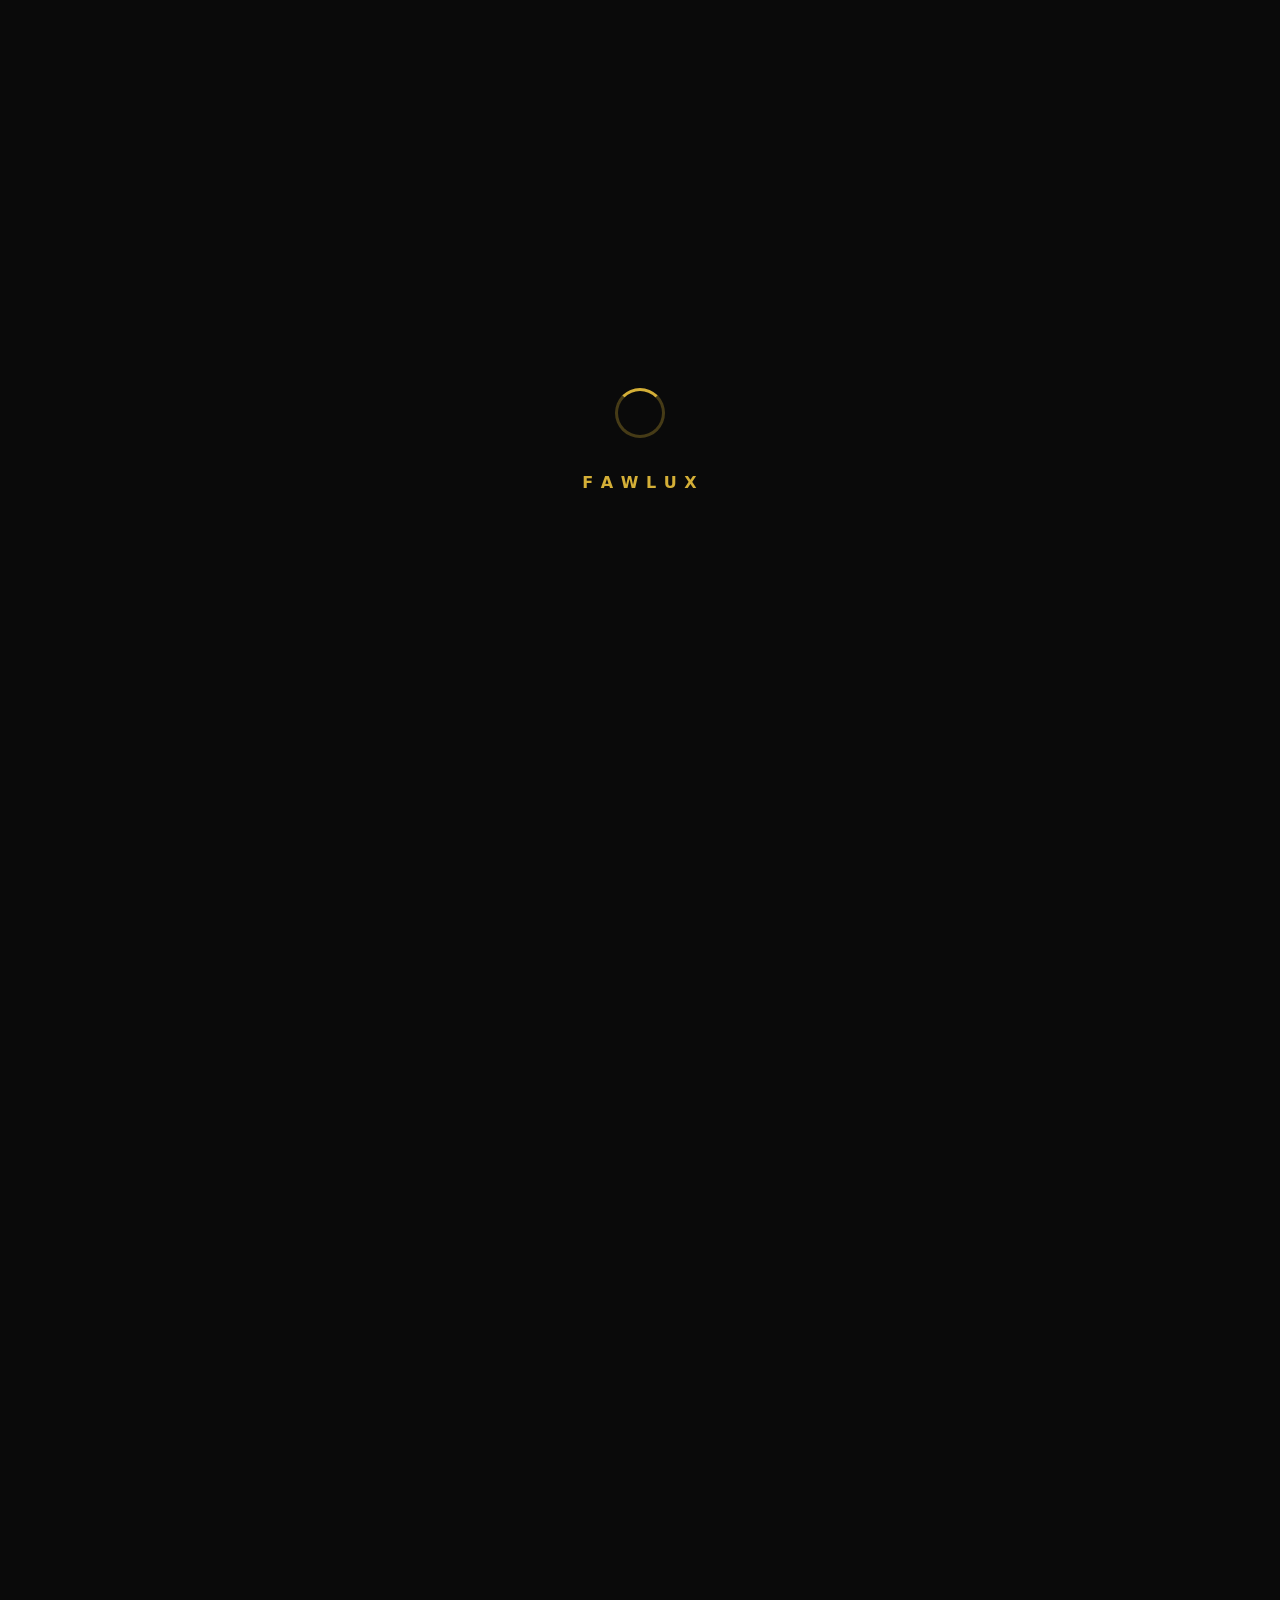
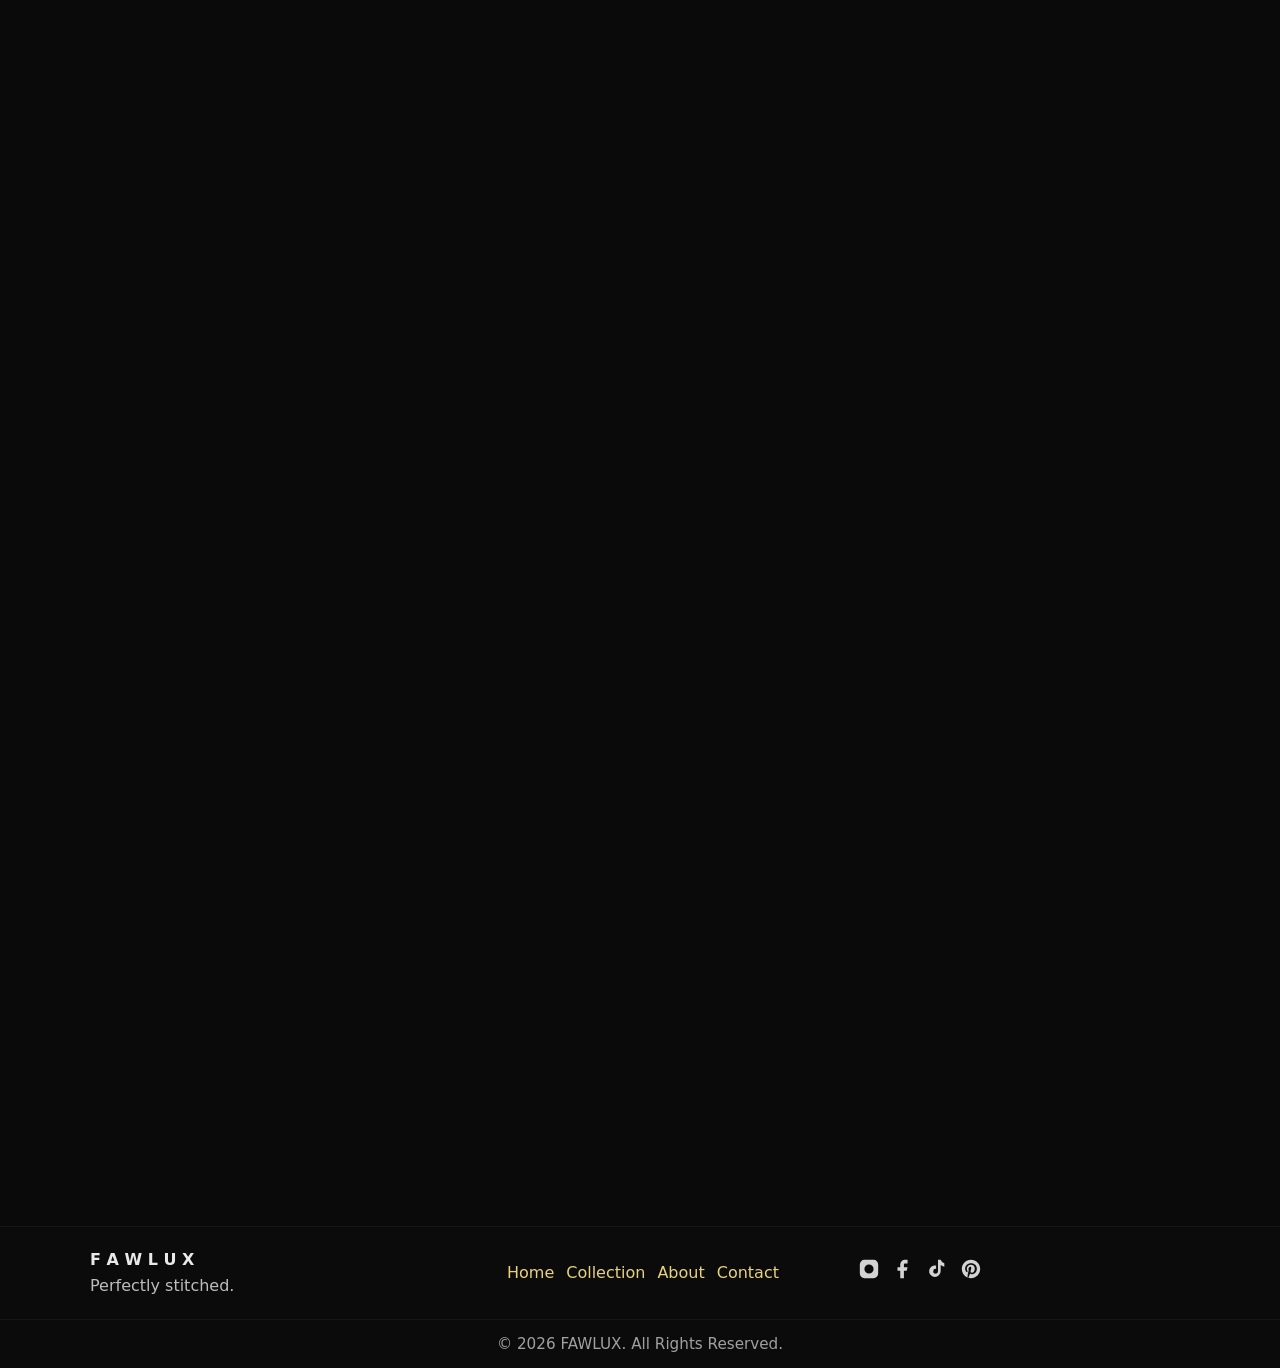
==== about.html @ c0b4cf99 "Upload files via ZiptoGit" ====
<!DOCTYPE html>
<html lang="en">
<head>
  <meta charset="UTF-8">
  <meta name="viewport" content="width=device-width, initial-scale=1.0">
  <title>About FAWLUX — Crafted for the Confident | Bespoke Tailoring Lagos</title>
  <meta name="description" content="Learn the story behind FAWLUX. Founded by Fawaz Abdulkareem, we are a Nigerian bespoke menswear brand dedicated to craftsmanship, individuality, and timeless style.">
  
  <!-- Canonical Tag -->
  <link rel="canonical" href="https://fawlux.com.ng/about.html" />
  
  <link rel="icon" type="image/x-icon" href="/favicon.ico?v=5">
  <link rel="shortcut icon" href="/favicon.ico?v=5">
  
  <!-- Font Awesome -->
  <link rel="stylesheet" href="https://cdnjs.cloudflare.com/ajax/libs/font-awesome/6.5.2/css/all.min.css">
  
  <!-- Google Fonts -->
  <link href="https://fonts.googleapis.com/css2?family=Playfair+Display:wght@700&display=swap" rel="stylesheet">

  <!-- Universal Social Media Tags -->
  <meta property="og:type" content="website">
  <meta property="og:url" content="https://fawlux.com.ng/about.html">
  <meta property="og:title" content="About FAWLUX — Crafted for the Confident">
  <meta property="og:description" content="The story behind FAWLUX, a premium bespoke menswear brand in Lagos.">
  <meta property="og:image" content="https://fawlux.com.ng/images/og/og1.webp">
  <meta property="og:site_name" content="FAWLUX">
  <meta name="twitter:card" content="summary_large_image">
  <meta name="twitter:title" content="About FAWLUX — Crafted for the Confident">
  <meta name="twitter:description" content="The story behind FAWLUX, a premium bespoke menswear brand in Lagos.">
  <meta name="twitter:image" content="https://fawlux.com.ng/images/og/og1.webp">

  <link rel="stylesheet" href="style.css">

  <!-- Breadcrumbs Schema -->
  <script type="application/ld+json">
  {
    "@context": "https://schema.org",
    "@type": "BreadcrumbList",
    "itemListElement": [
      {
        "@type": "ListItem",
        "position": 1,
        "name": "Home",
        "item": "https://fawlux.com.ng/"
      },
      {
        "@type": "ListItem",
        "position": 2,
        "name": "About",
        "item": "https://fawlux.com.ng/about.html"
      }
    ]
  }
  </script>
</head>

<body>

<!-- Loading Spinner -->
<div id="loading-spinner" class="loading-spinner">
  <div class="spinner"></div>
  <p>F A W L U X</p>
</div>

<!-- Floating WhatsApp Button -->
<a href="https://wa.me/2348079444199?text=Hello%20FAWLUX!%20I'd%20like%20to%20book%20an%20appointment." 
   class="whatsapp-float" 
   target="_blank" 
   rel="noopener"
   aria-label="Chat on WhatsApp">
  <svg width="24" height="24" viewBox="0 0 24 24" fill="currentColor">
    <path d="M17.472 14.382c-.297-.149-1.758-.867-2.03-.967-.273-.099-.471-.148-.67.15-.197.297-.767.966-.94 1.164-.173.199-.347.223-.644.075-.297-.15-1.255-.463-2.39-1.475-.883-.788-1.48-1.761-1.653-2.059-.173-.297-.018-.458.13-.606.134-.133.298-.347.446-.52.149-.174.198-.298.298-.497.099-.198.05-.371-.025-.52-.075-.149-.669-1.612-.916-2.207-.242-.579-.487-.5-.669-.51-.173-.008-.371-.01-.57-.01-.198 0-.52.074-.792.372-.272.297-1.04 1.016-1.04 2.479 0 1.462 1.065 2.875 1.213 3.074.149.198 2.096 3.2 5.077 4.487.709.306 1.262.489 1.694.625.712.227 1.36.195 1.871.118.571-.085 1.758-.719 2.006-1.413.248-.694.248-1.289.173-1.413-.074-.124-.272-.198-.57-.347m-5.421 7.403h-.004a9.87 9.87 0 01-5.031-1.378l-.361-.214-3.741.982.998-3.648-.235-.374a9.86 9.86 0 01-1.51-5.26c.001-5.45 4.436-9.884 9.888-9.884 2.64 0 5.122 1.03 6.988 2.898a9.825 9.825 0 012.893 6.994c-.003 5.45-4.437 9.884-9.885 9.884m8.413-18.297A11.815 11.815 0 0012.05 0C5.495 0 .16 5.335.157 11.892c0 2.096.547 4.142 1.588 5.945L.057 24l6.305-1.654a11.882 11.882 0 005.683 1.448h.005c6.554 0 11.89-5.335 11.893-11.893-.001-3.189-1.248-6.189-3.515-8.452"/>
  </svg>
</a>

<!-- ===== HEADER ===== -->
<header class="site-header">
  <div class="container nav-wrapper">
    <a class="brand" href="index.html" aria-label="FAWLUX Home">
     <span class="brand-text">F A W L U X</span>
    </a>

    <div class="header-controls">
      <!-- Theme Switcher -->
      <button class="theme-switcher" id="themeSwitcher" aria-label="Switch theme">
        <svg class="theme-icon sun" viewBox="0 0 24 24" width="20" height="20"><path fill="currentColor" d="M12 7c-2.76 0-5 2.24-5 5s2.24 5 5 5 5-2.24 5-5-2.24-5-5-5zM2 13h2c.55 0 1-.45 1-1s-.45-1-1-1H2c-.55 0-1 .45-1 1s.45 1 1 1zm18 0h2c.55 0 1-.45 1-1s-.45-1-1-1h-2c-.55 0-1 .45-1 1s.45 1 1 1zM11 2v2c0 .55.45 1 1 1s1-.45 1-1V2c0-.55-.45-1-1-1s-1 .45-1 1zm0 18v2c0 .55.45 1 1 1s1-.45 1-1v-2c0-.55-.45-1-1-1s-1 .45-1 1zM6.34 5.16l-1.42 1.42c-.39.39-.39 1.02 0 1.41.39.39 1.02.39 1.41 0l1.42-1.42c.39-.39.39-1.02 0-1.41a.996.996 0 00-1.41 0zm13.08 12.42l1.42 1.42c.39.39 1.02.39 1.41 0 .39-.39.39-1.02 0-1.41l-1.42-1.42c-.39-.39-1.02-.39-1.41 0a.996.996 0 000 1.41zM5.16 17.66l1.42-1.42c.39-.39.39-1.02 0-1.41a.996.996 0 00-1.41 0l-1.42 1.42c-.39.39-.39 1.02 0 1.41s1.02.39 1.41 0zm12.42-13.08l1.42-1.42c.39-.39.39-1.02 0-1.41a.996.996 0 00-1.41 0l-1.42 1.42c-.39.39-.39 1.02 0 1.41.39.39 1.02.39 1.41 0z"/></svg>
        <svg class="theme-icon moon" viewBox="0 0 24 24" width="20" height="20"><path fill="currentColor" d="M9.37 5.51A7.35 7.35 0 009.1 7.5c0 4.08 3.32 7.4 7.4 7.4.68 0 1.35-.09 1.99-.27A7.014 7.014 0 0112 19c-3.86 0-7-3.14-7-7 0-2.93 1.81-5.45 4.37-6.49zM12 3a9 9 0 109 9c0-.46-.04-.92-.1-1.36a5.389 5.389 0 01-4.4 2.26 5.403 5.403 0 01-3.14-9.8c-.44-.06-.9-.1-1.36-.1z"/></svg>
      </button>

      <!-- Cart Icon -->
      <button class="cart-icon" id="cartIcon" aria-label="Open cart">
        <svg viewBox="0 0 24 24" width="22" height="22" fill="currentColor"><path d="M7 18c-1.1 0-1.99.9-1.99 2S5.9 22 7 22s2-.9 2-2-.9-2-2-2zM1 2v2h2l3.6 7.59-1.35 2.45c-.16.28-.25.61-.25.96 0 1.1.9 2 2 2h12v-2H7.42c-.14 0-.25-.11-.25-.25l.03-.12.9-1.63h7.45c.75 0 1.41-.41 1.75-1.03l3.58-6.49A1.003 1.003 0 0020 4H5.21l-.94-2H1zm16 16c-1.1 0-1.99.9-1.99 2s.89 2 1.99 2 2-.9 2-2-.9-2-2-2z"/></svg>
        <span class="cart-badge" id="cartBadge">0</span>
      </button>

      <button class="hamburger" id="hamburger" aria-label="Toggle navigation" aria-expanded="false" aria-controls="primary-nav">
        <span></span><span></span><span></span>
      </button>
    </div>

    <!-- Desktop Navigation -->
    <nav id="primary-nav" class="nav-links" aria-label="Primary">
      <a href="index.html">Home</a>
      <div class="dropdown">
        <a href="collection.html" class="dropdown-trigger">
          Collection <i class="fa-solid fa-chevron-down"></i>
        </a>
        <div class="dropdown-menu">
          <a href="gallery.html">Gallery</a>
          <a href="agbada.html">Agbada</a>
          <a href="kaftan.html">Kaftan</a>
          <a href="cv.html">Corporate & Vintage</a>
        </div>
      </div>
      <a href="about.html" style="color: var(--accent) !important;">About</a>
      <a href="contact.html">Contact</a>
      <a class="btn-cta" href="https://wa.me/2348079444199" target="_blank" rel="noopener">Book Appointment</a>
    </nav>
  </div>
</header>

<!-- ===== BREADCRUMBS ===== -->
<div class="breadcrumbs container">
  <a href="index.html">Home</a>
  <span class="separator">/</span>
  <span>About</span>
</div>

<!-- ===== HERO SECTION ===== -->
<section class="page-hero fade-in" style="position: relative; padding: 120px 0; text-align: center; overflow: hidden;">
  
  <!-- The actual image tag with Alt Text -->
  <img src="images/hero.webp" alt="Fawaz Abdulkareem, founder of FAWLUX, bespoke tailoring in Lagos" style="position: absolute; top: 0; left: 0; width: 100%; height: 100%; object-fit: cover; z-index: -1;">
  
  <!-- Dark overlay for readability -->
  <div style="position: absolute; top: 0; left: 0; right: 0; bottom: 0; background: rgba(10,10,10,0.75); z-index: 1;"></div>
  
  <div class="container" style="position: relative; z-index: 2;">
    <h1 style="font-family: 'Playfair Display', serif; font-size: clamp(2.5rem, 6vw, 4rem); color: #ffffff; margin-bottom: 16px; letter-spacing: 2px;">ABOUT FAWLUX</h1>
    <p class="lead" style="font-size: 1.2rem; color: #d4af37; font-weight: 600; letter-spacing: 1px;">Crafted for the Confident.</p>
  </div>
</section>

<!-- ===== MAIN CONTENT ===== -->
<section class="container fade-in" style="padding: 60px 20px; max-width: 900px; margin: 0 auto;">
  
  <div style="text-align: center; margin-bottom: 60px;">
    <p style="font-size: 1.15rem; line-height: 1.8; color: var(--text);">
      FAWLUX is a Nigerian bespoke menswear brand dedicated to craftsmanship, individuality, and timeless style. The brand combines the richness of African fashion with contemporary sophistication to create refined clothing for the modern man.
    </p>
    <p style="font-size: 1.15rem; line-height: 1.8; color: var(--text); margin-top: 20px;">
      With a focus on fit, comfort, and attention to detail, FAWLUX aims to create garments that reflect personal style and inspire confidence.
    </p>
  </div>

  <hr style="border: 0; height: 1px; background: #2a2a2a; margin: 40px 0;">

  <!-- Founder Section -->
  <div style="display: grid; grid-template-columns: 1fr 1fr; gap: 40px; align-items: center; margin-bottom: 60px;" class="about-grid">
    <div>
      <!-- FOUNDER IMAGE -->
      <img src="images/founder.webp" alt="Fawaz Abdulkareem, Founder of FAWLUX" style="width: 100%; border-radius: 16px; border: 1px solid #2a2a2a; box-shadow: var(--shadow);">
    </div>
    <div>
      <h2 style="font-family: 'Playfair Display', serif; font-size: 2rem; color: var(--text); margin-bottom: 4px;">About the Founder</h2>
      <h3 style="font-size: 1.2rem; color: var(--accent); margin-bottom: 16px;">Fawaz Abdulkareem</h3>
      <p style="font-style: italic; color: var(--muted); margin-bottom: 16px; font-size: 0.95rem;">Founder of FAWLUX</p>
      <p style="font-size: 1.05rem; line-height: 1.8; color: var(--text); margin-bottom: 16px;">
        Fawaz Abdulkareem is a Nigerian fashion designer and entrepreneur with a passion for tailoring, creativity, and craftsmanship. He founded FAWLUX with a vision to build a distinctive menswear brand rooted in quality, elegance, and individuality.
      </p>
      <p style="font-size: 1.05rem; line-height: 1.8; color: var(--text);">
        Driven by a commitment to developing his craft, Fawaz seeks to create clothing that allows men to express their personal style with confidence. His journey reflects a dedication to continuous growth and the ambition to build a lasting name in the fashion industry.
      </p>
    </div>
  </div>

  <hr style="border: 0; height: 1px; background: #2a2a2a; margin: 40px 0;">

  <!-- Story Behind the Name -->
  <div style="display: grid; grid-template-columns: 1fr 1fr; gap: 40px; align-items: center; margin-bottom: 60px;" class="about-grid">
    <div style="order: 2;" class="about-text">
      <h2 style="font-family: 'Playfair Display', serif; font-size: 2rem; color: var(--text); margin-bottom: 16px;">The Story Behind the Name</h2>
      <p style="font-size: 1.05rem; line-height: 1.8; color: var(--text); margin-bottom: 16px;">
        The name <strong>FAWLUX</strong> originated from <strong>Fawaz Luxury</strong>. “FAW” is drawn from Fawaz, while “LUX” is inspired by luxury.
      </p>
      <p style="font-size: 1.05rem; line-height: 1.8; color: var(--text);">
        The name reflects the vision behind the brand: to create clothing that embodies elegance, quality, and distinction. More than a name, FAWLUX represents an ambition to build a brand recognised for its craftsmanship, refined style, and attention to detail.
      </p>
    </div>
    <div style="order: 1;" class="about-image">
      <!-- DETAIL IMAGE -->
      <img src="images/details.webp" alt="FAWLUX premium fabric details and embroidery" style="width: 100%; border-radius: 16px; border: 1px solid #2a2a2a; box-shadow: var(--shadow);">
    </div>
  </div>

  <hr style="border: 0; height: 1px; background: #2a2a2a; margin: 40px 0;">

  <!-- What We Do & Discover -->
  <div style="text-align: center; max-width: 700px; margin: 0 auto 60px auto;">
    <h2 style="font-family: 'Playfair Display', serif; font-size: 2rem; color: var(--text); margin-bottom: 16px;">What We Do</h2>
    <p style="font-size: 1.05rem; line-height: 1.8; color: var(--text); margin-bottom: 30px;">
      FAWLUX specialises in bespoke menswear, including Agbada, Kaftan, and other tailored garments designed around individual style and fit. Every garment is approached with care and precision, with attention to the details that contribute to its fit, comfort, and finishing. The aim is to bring each client's vision to life through clothing that balances African heritage with contemporary style.
    </p>

    <h2 style="font-family: 'Playfair Display', serif; font-size: 2rem; color: var(--text); margin-bottom: 16px; margin-top: 40px;">Discover FAWLUX</h2>
    <p style="font-size: 1.05rem; line-height: 1.8; color: var(--text); margin-bottom: 30px;">
      Explore our collections and discover bespoke menswear created with purpose, precision, and individuality.
    </p>
    
    <p style="font-family: 'Playfair Display', serif; font-size: 1.3rem; font-weight: 700; color: var(--accent); margin-bottom: 30px;">
      FAWLUX — Crafted for the Confident.
    </p>

    <a href="collection.html" class="btn-cta" style="padding: 16px 40px; font-size: 1.1rem;">Explore Collections</a>
  </div>

</section>

<!-- ===== FOOTER ===== -->
<footer class="site-footer">
  <div class="container footer-grid">
    <a href="index.html" class="foot-brand">
      <div class="brand-line">F A W L U X</div>
      <div class="tagline">Perfectly stitched.</div>
    </a>
    <div class="foot-links">
      <a href="index.html">Home</a>
      <a href="collection.html">Collection</a>
      <a href="about.html">About</a>
      <a href="contact.html">Contact</a>
    </div>
    <div class="foot-social">
      <a aria-label="Instagram" href="https://www.instagram.com/fawlux_?igsh=eGF3cjN1aHZkcTZj&utm_source=qr" target="_blank" rel="noopener"><svg viewBox="0 0 24 24" class="icon"><path d="M7 2h10a5 5 0 015 5v10a5 5 0 01-5 5H7a5 5 0 01-5-5V7a5 5 0 015-5zm5 5a5 5 0 100 10 5 5 0 000-10zm6.5-.25a1.25 1.25 0 11-2.5 0 1.25 1.25 0 012.5 0z"/></svg></a>
      <a aria-label="Facebook" href="https://www.facebook.com/share/17jm9NaSHL/?mibextid=wwXIfr" target="_blank" rel="noopener"><svg viewBox="0 0 24 24" class="icon"><path d="M13 22v-8h3l1-4h-4V7a1 1 0 011-1h3V2h-3a5 5 0 00-5 5v3H6v4h3v8h4z"/></svg></a>
      <a aria-label="TikTok" href="https://www.tiktok.com/@fawlux" target="_blank" rel="noopener"><svg viewBox="0 0 24 24" class="icon"><path d="M21 9.5a7.5 7.5 0 01-5-1.8v6.6a6.3 6.3 0 11-5-6.1v3.7a2.6 2.6 0 102.1 2.6V2h2.9a5.7 5.7 0 004 3.8V9.5z"/></svg></a>
      <a aria-label="Pinterest" href="https://pin.it/5FnKtXEIc" target="_blank" rel="noopener"><svg viewBox="0 0 24 24" class="icon"><path d="M12 2C6.477 2 2 6.477 2 12c0 4.237 2.636 7.855 6.356 9.312-.087-.791-.167-2.005.035-2.868.182-.78 1.172-4.971 1.172-4.971s-.299-.599-.299-1.483c0-1.388.805-2.425 1.808-2.425.853 0 1.264.64 1.264 1.408 0 .858-.546 2.14-.828 3.329-.236.996.5 1.807 1.48 1.807 1.778 0 3.144-1.874 3.144-4.579 0-2.394-1.72-4.068-4.177-4.068-2.845 0-4.515 2.134-4.515 4.34 0 .859.331 1.781.745 2.281a.3.3 0 01.069.286l-.278 1.131c-.043.183-.145.222-.334.134-1.249-.581-2.03-2.407-2.03-3.874 0-3.154 2.292-6.052 6.608-6.052 3.469 0 6.165 2.472 6.165 5.776 0 3.447-2.173 6.22-5.19 6.22-1.013 0-1.966-.527-2.292-1.148 0 0-.502 1.91-.624 2.378-.226.868-.835 1.958-1.244 2.623.935.287 1.934.444 2.976.444 5.523 0 10-4.477 10-10S17.523 2 12 2z"/></svg></a>
    </div>
  </div>
  <div class="copyright">
    © 2026 FAWLUX. All Rights Reserved.
  </div>
</footer>

<!-- ===== CART MODAL ===== -->
<div class="cart-modal" id="cartModal">
  <div class="cart-modal-content">
    <div class="cart-modal-header">
      <h2>Your Cart</h2>
      <button class="cart-close" id="cartClose">&times;</button>
    </div>
    <div class="cart-items" id="cartItems">
      <p class="empty-cart">Your cart is empty.</p>
    </div>
    <div class="cart-footer">
      <button class="btn-cta" id="checkoutBtn">Checkout on WhatsApp</button>
    </div>
  </div>
</div>

<!-- ===== INLINE CSS FOR RESPONSIVE GRID ===== -->
<style>
  @media (max-width: 768px) {
    .about-grid {
      grid-template-columns: 1fr !important;
      gap: 20px !important;
    }
    .about-text {
      order: 1 !important;
    }
    .about-image {
      order: 2 !important;
    }
  }
</style>

</body>
</html>
---- style.css ----
/* ============================================
   FAWLUX - COMPLETE CSS
   ============================================ */

/* ===== 1. CSS VARIABLES ===== */
:root {
  --bg: #0a0a0a;
  --card: #111;
  --text: #e9e9e9;
  --muted: #bdbdbd;
  --gold: #d4af37;
  --accent: var(--gold);
  --link: #e8d27e;
  --maxw: 1100px;
  --radius: 14px;
  --shadow: 0 10px 30px rgba(0,0,0,.35);
  --ease: cubic-bezier(0.25, 0.46, 0.45, 0.94);
}

/* ===== 2. WARM CREAM LIGHT THEME ===== */
[data-theme="white"] {
  --bg: #faf6f0;
  --card: #ffffff;
  --text: #1e1e1e;
  --muted: #7a7a7a;
  --gold: #c9a84c;
  --accent: #c9a84c;
  --link: #c9a84c;
  --shadow: 0 10px 30px rgba(0,0,0,.06);
}

/* ===== 3. RESET & BASE ===== */
* { box-sizing: border-box; }
html, body {
  margin: 0;
  padding: 0;
  background: var(--bg);
  color: var(--text);
  font-family: system-ui, -apple-system, Segoe UI, Roboto, Ubuntu, 'Open Sans', 'Helvetica Neue', sans-serif;
  line-height: 1.6;
  transition: background-color 0.4s ease, color 0.4s ease;
}
img { max-width: 100%; display: block; }
a { color: var(--link); text-decoration: none; }
a:hover { text-decoration: underline; }
.container {
  width: 100%;
  max-width: var(--maxw);
  margin: 0 auto;
  padding: 0 20px;
}

/* ===== 4. HEADER & NAVIGATION ===== */
.site-header {
  position: sticky;
  top: 0;
  z-index: 50;
  background: rgba(10,10,10,.85);
  border-bottom: 1px solid #1d1d1d;
  transition: all 0.4s ease;
}
[data-theme="white"] .site-header {
  background: rgba(255, 255, 255, 0.95);
  border-bottom-color: rgba(0,0,0,0.06);
}
.nav-wrapper {
  display: grid !important;
  grid-template-columns: auto 1fr auto !important;
  align-items: center !important;
  gap: 20px !important;
  padding: 14px 0;
}
.brand {
  grid-column: 2 !important;
  justify-self: center !important;
  display: flex;
  gap: 12px;
  align-items: center;
  font-weight: 800;
  letter-spacing: .5px;
}
.header-controls {
  grid-column: 3 !important;
  justify-self: end !important;
  display: flex !important;
  gap: 12px !important;
  align-items: center;
}
.brand-text {
  font-family: "Playfair Display", serif;
  font-weight: 900 !important;
  font-size: 1.8rem !important;
  letter-spacing: 4px !important;
  text-shadow: 0 2px 4px rgba(0,0,0,0.2);
  transition: all 0.3s var(--ease);
}
[data-theme="white"] .brand-text { 
  text-shadow: 0 1px 3px rgba(0,0,0,0.08);
  color: #1e1e1e;
}
.brand:hover .brand-text {
  transform: scale(1.03);
  text-shadow: 0 3px 6px rgba(0,0,0,0.3);
}
.theme-switcher {
  width: 42px;
  height: 42px;
  border: 1px solid #2a2a2a;
  border-radius: 10px;
  background: #121212;
  display: flex;
  align-items: center;
  justify-content: center;
  cursor: pointer;
  transition: all 0.3s var(--ease);
  position: relative;
}
[data-theme="white"] .theme-switcher {
  background: #ffffff;
  border-color: rgba(0,0,0,0.1);
}
.theme-switcher:hover { transform: scale(1.05); border-color: var(--accent); }
.theme-icon { transition: all 0.3s var(--ease); position: absolute; }
.theme-icon.moon { opacity: 0; transform: rotate(-90deg); }
.theme-icon.sun { opacity: 1; transform: rotate(0); }
[data-theme="white"] .theme-icon.moon { opacity: 1; transform: rotate(0); color: #1e1e1e; }
[data-theme="white"] .theme-icon.sun { opacity: 0; transform: rotate(90deg); }

/* ===== 5. CART ICON ===== */
.cart-icon {
  position: relative;
  width: 42px;
  height: 42px;
  border: 1px solid #2a2a2a;
  border-radius: 10px;
  background: #121212;
  display: flex;
  align-items: center;
  justify-content: center;
  cursor: pointer;
  transition: all 0.3s var(--ease);
  color: var(--text);
}
[data-theme="white"] .cart-icon {
  background: #ffffff;
  border-color: rgba(0,0,0,0.1);
  color: #1e1e1e;
}
.cart-icon:hover {
  border-color: var(--accent);
  transform: scale(1.05);
}
.cart-badge {
  position: absolute;
  top: -6px;
  right: -6px;
  background: var(--accent);
  color: #000;
  font-size: 0.6rem;
  font-weight: 700;
  width: 20px;
  height: 20px;
  border-radius: 50%;
  display: flex;
  align-items: center;
  justify-content: center;
  transition: all 0.3s ease;
}
.cart-badge.hidden {
  transform: scale(0);
  opacity: 0;
}

/* ===== 6. NAVIGATION LINKS ===== */
.nav-links {
  display: flex;
  gap: 18px;
  align-items: center;
}
.nav-links a {
  padding: 10px 12px;
  border-radius: 10px;
  transition: all 0.3s ease;
}
[data-theme="white"] .nav-links a { color: #1e1e1e; }
.nav-links a:hover { background: rgba(255,255,255,.05); }
[data-theme="white"] .nav-links a:hover { background: rgba(0,0,0,.05); }
.hamburger {
  display: none;
  width: 42px;
  height: 42px;
  border: 1px solid #2a2a2a;
  border-radius: 10px;
  background: #121212;
  gap: 6px;
  flex-direction: column;
  justify-content: center;
  align-items: center;
  transition: all 0.3s ease;
}
[data-theme="white"] .hamburger {
  background: #ffffff;
  border-color: rgba(0,0,0,0.1);
}
.hamburger span {
  display: block;
  width: 22px;
  height: 2px;
  background: #eaeaea;
  transition: all 0.3s ease;
}
[data-theme="white"] .hamburger span { background: #1e1e1e; }
@media (max-width: 860px) {
  .hamburger { display: flex; }
  .nav-links {
    position: absolute;
    top: 64px;
    right: 20px;
    flex-direction: column;
    background: var(--card);
    border: 1px solid #1e1e1e;
    border-radius: 12px;
    padding: 12px;
    display: none;
    box-shadow: var(--shadow);
  }
  [data-theme="white"] .nav-links { border-color: rgba(0,0,0,0.06); }
  .nav-links.open { display: flex; }
  .brand-text {
    font-size: 1.5rem !important;
    letter-spacing: 3px !important;
  }
}
@media (max-width: 480px) {
  .brand-text {
    font-size: 1.3rem !important;
    letter-spacing: 2px !important;
  }
}

/* ===== 7. DESKTOP DROPDOWN ===== */
.dropdown {
  position: relative;
  display: inline-block;
}
.dropdown-trigger {
  display: flex;
  align-items: center;
  gap: 6px;
  padding: 10px 12px;
  border-radius: 10px;
  transition: all 0.3s ease;
}
.dropdown-trigger i {
  font-size: 0.7rem;
  transition: transform 0.3s ease;
}
.dropdown:hover .dropdown-trigger i {
  transform: rotate(180deg);
}
.dropdown-menu {
  display: none;
  position: absolute;
  top: 100%;
  left: 0;
  min-width: 200px;
  background: var(--card);
  border: 1px solid var(--muted);
  border-radius: 12px;
  padding: 8px 0;
  box-shadow: var(--shadow);
  z-index: 100;
}
.dropdown:hover .dropdown-menu {
  display: block;
}
.dropdown-menu a {
  display: block;
  padding: 10px 20px;
  color: var(--text);
  text-decoration: none;
  transition: background 0.3s ease;
  border-radius: 0;
}
.dropdown-menu a:hover {
  background: var(--accent);
  color: #000;
}

/* ===== 8. HAMBURGER ANIMATIONS (Mobile) ===== */
.nav-links.open {
  display: flex !important;
}
.mobile-overlay {
  position: fixed;
  top: 0;
  left: 0;
  width: 100%;
  height: 100%;
  background: rgba(0, 0, 0, 0.6);
  z-index: 40;
  opacity: 0;
  visibility: hidden;
  transition: opacity 0.3s ease, visibility 0.3s ease;
}
.mobile-overlay.active {
  opacity: 1;
  visibility: visible;
}
@media (max-width: 860px) {
  .nav-links {
    position: fixed !important;
    top: 0 !important;
    right: -320px !important;
    width: 300px !important;
    height: 100vh !important;
    background: var(--card) !important;
    border: none !important;
    border-radius: 0 !important;
    padding: 80px 24px 24px !important;
    display: flex !important;
    flex-direction: column !important;
    gap: 8px !important;
    box-shadow: var(--shadow) !important;
    z-index: 50 !important;
    transition: right 0.4s cubic-bezier(0.25, 0.46, 0.45, 0.94) !important;
    overflow-y: auto !important;
  }
  .nav-links.open {
    right: 0 !important;
  }
  .nav-links a {
    font-size: 1.1rem !important;
    padding: 12px 16px !important;
    opacity: 0;
    transform: translateX(20px);
    transition: all 0.3s ease;
  }
  .nav-links.open a {
    opacity: 1;
    transform: translateX(0);
  }
  .nav-links.open a:nth-child(1) { transition-delay: 0.05s; }
  .nav-links.open a:nth-child(2) { transition-delay: 0.10s; }
  .nav-links.open a:nth-child(3) { transition-delay: 0.15s; }
  .nav-links.open a:nth-child(4) { transition-delay: 0.20s; }
  .nav-links.open a:nth-child(5) { transition-delay: 0.25s; }
  .nav-links.open a:nth-child(6) { transition-delay: 0.30s; }
  .nav-links.open a:nth-child(7) { transition-delay: 0.35s; }
  .nav-close {
    display: none;
    position: absolute;
    top: 20px;
    right: 24px;
    font-size: 1.8rem;
    cursor: pointer;
    color: var(--text);
    background: none;
    border: none;
    z-index: 51;
    transition: transform 0.3s ease;
  }
  .nav-close:hover {
    transform: rotate(90deg);
  }
  .nav-links.open .nav-close {
    display: block;
  }
  .nav-links .dropdown {
    width: 100%;
  }
  .nav-links .dropdown-menu {
    position: static !important;
    display: none !important;
    background: transparent !important;
    border: none !important;
    box-shadow: none !important;
    padding: 0 !important;
    margin-top: 4px !important;
  }
  .nav-links .dropdown-menu.open {
    display: block !important;
  }
  .nav-links .dropdown-menu a {
    padding: 10px 16px !important;
    font-size: 0.95rem !important;
    opacity: 0;
    transform: translateX(10px);
    transition: all 0.3s ease;
    border-left: 2px solid var(--accent);
    margin-left: 12px;
  }
  .nav-links .dropdown-menu.open a {
    opacity: 1;
    transform: translateX(0);
  }
  .nav-links .dropdown-trigger {
    display: flex !important;
    justify-content: space-between !important;
    width: 100% !important;
  }
  .nav-links .dropdown-trigger i {
    transition: transform 0.3s ease;
  }
  .nav-links .dropdown-trigger i.open {
    transform: rotate(180deg);
  }
  .hamburger.active span:nth-child(1) {
    transform: rotate(45deg) translate(5px, 6px);
  }
  .hamburger.active span:nth-child(2) {
    opacity: 0;
  }
  .hamburger.active span:nth-child(3) {
    transform: rotate(-45deg) translate(5px, -6px);
  }
}

/* ===== 9. HERO SECTION ===== */
.hero {
  background: radial-gradient(1200px 600px at 70% -10%, rgba(212,175,55,.15), transparent 60%), linear-gradient(180deg, #1a1a1a 0%, #0a0a0a 100%);
  padding: 84px 0 64px;
  border-bottom: 1px solid #141414;
  transition: all 0.4s ease;
}
[data-theme="white"] .hero {
  background: radial-gradient(1200px 600px at 70% -10%, rgba(201,168,76,.08), transparent 60%), linear-gradient(180deg, #faf6f0 0%, #ffffff 100%);
  border-bottom-color: rgba(0,0,0,0.06);
}
.hero-inner h1 {
  font-size: clamp(36px, 5vw, 56px);
  line-height: 1.1;
  margin: 0 0 12px;
}
.hero-inner .accent { color: var(--accent); }
.lead {
  color: var(--muted);
  max-width: 720px;
}
.hero-cta {
  display: flex;
  gap: 12px;
  margin-top: 22px;
}
.page-hero {
  padding: 56px 0 24px;
  border-bottom: 1px solid #141414;
  background: linear-gradient(180deg, #0b0b0b, #0a0a0a);
  transition: all 0.4s ease;
}
[data-theme="white"] .page-hero {
  background: linear-gradient(180deg, #faf6f0, #ffffff);
  border-bottom-color: rgba(0,0,0,0.06);
}
.page-hero h1 { margin: 0 0 8px; }

/* ===== 10. HERO SLIDER ===== */
.hero-slider {
  position: relative;
  overflow: hidden;
  min-height: 90vh;
  background: #0a0a0a;
}
.hero-slider input[type="radio"] {
  position: absolute;
  opacity: 0;
  width: 0;
  height: 0;
}
.hero-slides {
  position: relative;
  width: 100%;
  height: 90vh;
}
.hero-slide {
  position: absolute;
  top: 0;
  left: 0;
  width: 100%;
  height: 100%;
  background-size: cover;
  background-position: center;
  opacity: 0;
  transition: opacity 0.8s ease-in-out;
  display: flex;
  align-items: center;
  z-index: 1;
  pointer-events: none;
}
.hero-slide.active {
  opacity: 1;
  z-index: 2;
  pointer-events: auto;
}
.hero-overlay {
  position: absolute;
  top: 0;
  left: 0;
  width: 100%;
  height: 100%;
  z-index: 1;
  transition: background 0.4s ease;
  background: linear-gradient(135deg, rgba(0,0,0,0.40) 0%, rgba(0,0,0,0.20) 100%);
}
[data-theme="white"] .hero-overlay {
  background: linear-gradient(135deg, rgba(0,0,0,0.30) 0%, rgba(0,0,0,0.12) 100%);
}
[data-theme="dark"] .hero-overlay {
  background: linear-gradient(135deg, rgba(0,0,0,0.50) 0%, rgba(0,0,0,0.30) 100%);
}
.hero-slide .hero-inner {
  position: relative;
  z-index: 2;
  max-width: 700px;
}
[data-theme="white"] .hero-slide .hero-inner {
  background: rgba(0, 0, 0, 0.50);
  padding: 40px 50px;
  border-radius: 16px;
  border-left: 4px solid #c9a84c;
}
[data-theme="dark"] .hero-slide .hero-inner {
  background: rgba(0, 0, 0, 0.55);
  padding: 40px 50px;
  border-radius: 16px;
  border-left: 4px solid #d4af37;
}
.hero-slide h1,
.hero-slide h2 {
  color: #ffffff;
  text-shadow: 0 2px 20px rgba(0, 0, 0, 0.6);
  margin: 0 0 12px;
  font-size: clamp(36px, 5vw, 56px);
  line-height: 1.1;
  font-weight: 700;
}

.hero-slide .lead {
  color: #ffffff;
  text-shadow: 0 2px 15px rgba(0, 0, 0, 0.5);
  max-width: 720px;
}
[data-theme="white"] .hero-slide h1,
[data-theme="white"] .hero-slide .lead {
  color: #ffffff;
  text-shadow: 0 2px 20px rgba(0, 0, 0, 0.7);
}
[data-theme="dark"] .hero-slide h1,
[data-theme="dark"] .hero-slide .lead {
  color: #ffffff;
  text-shadow: 0 2px 25px rgba(0, 0, 0, 0.8);
}
.hero-slide .accent {
  color: #d4af37;
}
[data-theme="white"] .hero-slide .accent {
  color: #c9a84c;
}
.hero-slide .btn-cta {
  background: #d4af37 !important;
  border-color: #d4af37 !important;
  color: #000 !important;
}
[data-theme="white"] .hero-slide .btn-cta {
  background: #c9a84c !important;
  border-color: #c9a84c !important;
  color: #000 !important;
}
.hero-slide .btn-ghost {
  border-color: rgba(255, 255, 255, 0.6) !important;
  color: #ffffff !important;
}
.hero-slide .btn-ghost:hover {
  background: rgba(255, 255, 255, 0.15) !important;
  border-color: #ffffff !important;
}
[data-theme="white"] .hero-slide .btn-ghost {
  border-color: rgba(255, 255, 255, 0.8) !important;
  color: #ffffff !important;
}
[data-theme="white"] .hero-slide .btn-ghost:hover {
  background: rgba(255, 255, 255, 0.2) !important;
}
.hero-nav {
  position: absolute;
  top: 50%;
  left: 0;
  right: 0;
  transform: translateY(-50%);
  z-index: 100;
  pointer-events: none;
  display: flex;
  justify-content: space-between;
  padding: 0 20px;
}
.hero-prev,
.hero-next {
  pointer-events: auto;
  background: rgba(0, 0, 0, 0.4);
  color: #fff;
  border: 2px solid rgba(255, 255, 255, 0.3);
  padding: 10px 16px;
  font-size: 1.5rem;
  cursor: pointer;
  border-radius: 50%;
  transition: all 0.3s ease;
  line-height: 1;
  width: 44px;
  height: 44px;
  display: flex;
  align-items: center;
  justify-content: center;
  text-align: center;
  user-select: none;
}
.hero-prev:hover,
.hero-next:hover {
  background: #d4af37;
  color: #000;
  border-color: #d4af37;
  transform: scale(1.1);
}
[data-theme="white"] .hero-prev,
[data-theme="white"] .hero-next {
  background: rgba(0, 0, 0, 0.25);
  border-color: rgba(255, 255, 255, 0.4);
  color: #fff;
}
[data-theme="white"] .hero-prev:hover,
[data-theme="white"] .hero-next:hover {
  background: #c9a84c;
  color: #000;
  border-color: #c9a84c;
}
.hero-dots {
  position: absolute;
  bottom: 40px;
  left: 50%;
  transform: translateX(-50%);
  display: flex;
  gap: 14px;
  z-index: 100;
}
.hero-dot {
  width: 14px;
  height: 14px;
  border-radius: 50%;
  background: rgba(255, 255, 255, 0.4);
  cursor: pointer;
  transition: all 0.3s ease;
  border: 2px solid transparent;
  display: block;
}
.hero-dot.active {
  background: #d4af37 !important;
  transform: scale(1.3) !important;
  border-color: #fff !important;
}
.hero-dot:hover {
  background: #d4af37;
  transform: scale(1.2);
}
[data-theme="white"] .hero-dot {
  background: rgba(255, 255, 255, 0.5);
}
[data-theme="white"] .hero-dot.active {
  background: #c9a84c !important;
  border-color: #c9a84c !important;
}

/* ===== 11. BUTTONS ===== */
.btn-cta, .btn-ghost {
  display: inline-block;
  padding: 12px 18px;
  border-radius: 12px;
  font-weight: 700;
  transition: all 0.3s var(--ease);
}
.btn-cta {
  color: #ffffff !important;
  text-shadow: 0 1px 2px rgba(0,0,0,0.3) !important;
  background-color: var(--accent) !important;
  border-color: var(--accent) !important;
}
.btn-cta:hover {
  transform: translateY(-2px);
  box-shadow: 0 10px 25px rgba(212,175,55,0.3);
}
[data-theme="white"] .btn-cta {
  background-color: #c9a84c !important;
  border-color: #c9a84c !important;
  color: #ffffff !important;
}
[data-theme="white"] .btn-cta:hover {
  box-shadow: 0 10px 25px rgba(201,168,76,0.3);
}
.btn-ghost {
  background-color: transparent !important;
  color: var(--text) !important;
  border: 1px solid var(--muted) !important;
}
.btn-ghost:hover {
  transform: translateY(-2px);
  background: #1a1a1a !important;
}
[data-theme="white"] .btn-ghost {
  border-color: #c9a84c !important;
  color: #1e1e1e !important;
}
[data-theme="white"] .btn-ghost:hover {
  background: #c9a84c !important;
  color: #ffffff !important;
}
.btn-cta.full { display: block; text-align: center; margin-top: 12px; }
.add-to-cart.in-cart {
  background: #ff6b6b !important;
  color: #fff !important;
  border-color: #ff6b6b !important;
}
.add-to-cart.in-cart:hover {
  background: #e74c3c !important;
  transform: scale(1.05) !important;
}
[data-theme="white"] .add-to-cart.in-cart {
  background: #e74c3c !important;
  color: #fff !important;
}

/* ===== 12. ABOUT ===== */
.about.container { padding: 56px 20px; }
.about.container h2,
.about.container p,
.about.container .pill-list {
  padding-left: 0;
  padding-right: 0;
  max-width: 100%;
}
.pill-list {
  display: flex;
  flex-wrap: wrap;
  gap: 10px;
  margin: 16px 0 0;
  padding: 0;
  list-style: none;
}
.pill-list li {
  border: 1px solid #2a2a2a;
  padding: 8px 12px;
  border-radius: 999px;
  color: #ddd;
  transition: all 0.3s ease;
}
[data-theme="white"] .pill-list li {
  border-color: rgba(0,0,0,0.1);
  color: #7a7a7a;
}

/* ===== 13. FEATURES ===== */
.feature-grid {
  display: grid;
  grid-template-columns: repeat(3, 1fr);
  gap: 18px;
  padding-bottom: 56px;
}
.feature-grid article {
  background: var(--card);
  border: 1px solid #1f1f1f;
  border-radius: var(--radius);
  padding: 18px;
  box-shadow: var(--shadow);
  transition: all 0.4s ease;
}
[data-theme="white"] .feature-grid article { 
  border-color: rgba(0,0,0,0.06);
  box-shadow: 0 4px 20px rgba(0,0,0,0.04);
}
@media (max-width: 860px) { .feature-grid { grid-template-columns: 1fr; } }

/* ===== 14. PRODUCT COLLECTION ===== */
.product-collection {
  padding: 5rem 0;
  background: transparent !important;
}
.category-section {
  margin-bottom: 4rem;
}
.category-header {
  display: flex;
  align-items: center;
  justify-content: center !important;
  margin-bottom: 1.5rem;
  padding: 0 10px;
}
.category-header h3 {
  font-size: 1.8rem;
  font-weight: 700;
  color: var(--text);
}
.product-slider {
  position: relative;
  overflow: hidden;
  padding: 0 40px;
}
.slider-track {
  display: flex !important;
  gap: 20px !important;
  transition: transform 0.5s ease !important;
  will-change: transform !important;
}
.product-card {
  flex: 0 0 calc(33.333% - 14px) !important;
  min-width: 250px !important;
  max-width: calc(33.333% - 14px) !important;
  background: var(--card) !important;
  border-radius: 16px !important;
  overflow: hidden !important;
  border: 1px solid var(--muted) !important;
  opacity: 1 !important;
  transition: all 0.4s ease !important;
  box-shadow: var(--shadow) !important;
  display: block !important;
}
.product-card:hover {
  transform: translateY(-5px) !important;
  border-color: var(--accent) !important;
  box-shadow: 0 15px 40px rgba(212, 175, 55, 0.15) !important;
}
[data-theme="white"] .product-card {
  background: #ffffff !important;
  border-color: rgba(0,0,0,0.1) !important;
}
[data-theme="white"] .product-card:hover {
  box-shadow: 0 15px 40px rgba(201, 168, 76, 0.15) !important;
}
[data-theme="dark"] .product-card {
  background: #1a1a1a !important;
  border-color: #2a2a2a !important;
}
.product-image {
  overflow: hidden !important;
  aspect-ratio: 4/5 !important;
}
.product-image img {
  width: 100% !important;
  height: 100% !important;
  object-fit: cover !important;
  transition: transform 0.6s ease !important;
}
.product-card:hover .product-image img {
  transform: scale(1.05) !important;
}
.product-info {
  padding: 1.2rem 1.2rem 1.5rem !important;
  text-align: center !important;
}
.product-info h4 {
  font-size: 1.1rem !important;
  font-weight: 600 !important;
  color: var(--text) !important;
  margin-bottom: 4px !important;
}
.product-code {
  font-size: 0.8rem !important;
  color: var(--muted) !important;
  margin-bottom: 12px !important;
  font-family: monospace !important;
  letter-spacing: 0.5px !important;
}
.add-to-cart {
  background: var(--accent) !important;
  color: #000 !important;
  border: none !important;
  padding: 10px 24px !important;
  border-radius: 30px !important;
  font-weight: 700 !important;
  font-size: 0.85rem !important;
  cursor: pointer !important;
  transition: all 0.3s ease !important;
  display: inline-flex !important;
  align-items: center !important;
  gap: 8px !important;
}
.add-to-cart:hover {
  transform: scale(1.05) !important;
  box-shadow: 0 5px 20px rgba(212, 175, 55, 0.3) !important;
}
.add-to-cart i {
  font-size: 0.8rem !important;
}
.product-slider .slider-arrow {
  position: absolute !important;
  top: 50% !important;
  transform: translateY(-50%) !important;
  background: var(--card) !important;
  border: 2px solid var(--accent) !important;
  color: var(--text) !important;
  width: 44px !important;
  height: 44px !important;
  border-radius: 50% !important;
  cursor: pointer !important;
  font-size: 1.8rem !important;
  display: flex !important;
  align-items: center !important;
  justify-content: center !important;
  transition: all 0.3s ease !important;
  z-index: 10 !important;
  box-shadow: var(--shadow) !important;
}
.product-slider .slider-arrow:hover {
  background: var(--accent) !important;
  color: #000 !important;
  transform: translateY(-50%) scale(1.1) !important;
}
.product-slider .prev-slide {
  left: 0 !important;
}
.product-slider .next-slide {
  right: 0 !important;
}
.slider-dots {
  display: flex !important;
  justify-content: center !important;
  gap: 10px !important;
  margin-top: 1.5rem !important;
}
.slider-dots .dot {
  width: 10px !important;
  height: 10px !important;
  border-radius: 50% !important;
  background: var(--muted) !important;
  opacity: 0.3 !important;
  cursor: pointer !important;
  transition: all 0.3s ease !important;
  border: none !important;
  padding: 0 !important;
}
.slider-dots .dot.active {
  opacity: 1 !important;
  background: var(--accent) !important;
  transform: scale(1.2) !important;
}
.collection-cta {
  text-align: center !important;
  margin-top: 2rem !important;
}
@media (max-width: 900px) {
  .product-card {
    flex: 0 0 calc(50% - 10px) !important;
    min-width: 200px !important;
    max-width: calc(50% - 10px) !important;
  }
}
@media (max-width: 600px) {
  .product-card {
    flex: 0 0 calc(100% - 10px) !important;
    min-width: 180px !important;
    max-width: calc(100% - 10px) !important;
  }
  .product-slider {
    padding: 0 30px !important;
  }
  .product-slider .slider-arrow {
    width: 36px !important;
    height: 36px !important;
    font-size: 1.4rem !important;
  }
  .category-header h3 {
    font-size: 1.4rem !important;
  }
}

/* ===== 15. COLLECTION PAGE ===== */
.collection-slider-section {
  padding: 2rem 0 3rem;
  border-bottom: 1px solid var(--muted);
}
.collection-slider-section:last-child {
  border-bottom: none;
}
.collection-section-header {
  display: flex;
  justify-content: center;
  align-items: center;
  margin-bottom: 1.5rem;
}
.collection-section-header h2 {
  font-size: 2rem;
  font-weight: 700;
  color: var(--text);
}
.collection-slider {
  position: relative;
  overflow: hidden;
  padding: 0 40px;
}
.collection-slider-track {
  display: flex;
  gap: 24px;
  transition: transform 0.5s ease;
}
.collection-slider .product-card {
  flex: 0 0 calc(50% - 12px);
  min-width: 250px;
}
.collection-slider .slider-arrow {
  position: absolute;
  top: 50%;
  transform: translateY(-50%);
  background: var(--card);
  border: 2px solid var(--accent);
  color: var(--text);
  width: 44px;
  height: 44px;
  border-radius: 50%;
  cursor: pointer;
  font-size: 1.8rem;
  display: flex;
  align-items: center;
  justify-content: center;
  transition: all 0.3s ease;
  z-index: 10;
  box-shadow: var(--shadow);
}
.collection-slider .slider-arrow:hover {
  background: var(--accent);
  color: #000;
  transform: translateY(-50%) scale(1.1);
}
.collection-slider .prev-slide {
  left: 0;
}
.collection-slider .next-slide {
  right: 0;
}
.collection-slider-section .slider-dots {
  display: flex;
  justify-content: center;
  gap: 10px;
  margin-top: 1.5rem;
}
.collection-slider-section .slider-dots .dot {
  width: 10px;
  height: 10px;
  border-radius: 50%;
  background: var(--muted);
  opacity: 0.3;
  cursor: pointer;
  transition: all 0.3s ease;
  border: none;
  padding: 0;
}
.collection-slider-section .slider-dots .dot.active {
  opacity: 1;
  background: var(--accent);
  transform: scale(1.2);
}
.collection-view-all {
  text-align: center;
  margin-top: 1.5rem;
}
.collection-view-all .btn-ghost {
  padding: 12px 36px;
  font-size: 1rem;
}
.collection-grid-section {
  padding: 2rem 0;
}
.collection-grid {
  display: grid;
  grid-template-columns: repeat(3, 1fr);
  gap: 24px;
}
@media (max-width: 900px) {
  .collection-grid {
    grid-template-columns: repeat(2, 1fr);
  }
}
@media (max-width: 768px) {
  .collection-slider .product-card {
    flex: 0 0 calc(100% - 12px);
  }
  .collection-slider {
    padding: 0 30px;
  }
  .collection-slider .slider-arrow {
    width: 36px;
    height: 36px;
    font-size: 1.4rem;
  }
  .collection-section-header h2 {
    font-size: 1.6rem;
  }
}
@media (max-width: 600px) {
  .collection-grid {
    grid-template-columns: 1fr;
  }
}

/* ===== 16. HOME COLLECTION SLIDER ===== */
.home-collection-slider {
  padding: 3rem 0;
}
.home-collection-header {
  text-align: center;
}
.home-collection-header h2 {
  font-size: 2rem;
  font-weight: 700;
  color: var(--text);
  margin-bottom: 1.5rem;
}
.home-collection-view-all {
  text-align: center;
  margin-top: 1.5rem;
}
.home-collection-view-all .btn-ghost {
  padding: 12px 36px;
  font-size: 1rem;
}

/* ===== 17. BREADCRUMBS ===== */
.breadcrumbs {
  padding: 16px 0;
  font-size: 0.85rem;
  color: var(--muted);
}
.breadcrumbs a {
  color: var(--accent);
  text-decoration: none;
}
.breadcrumbs a:hover {
  text-decoration: underline;
}
.breadcrumbs .separator {
  margin: 0 8px;
  opacity: 0.5;
}

/* ===== 18. TESTIMONIALS ===== */
.testimonials-slider {
  position: relative;
  max-width: 800px;
  margin: 0 auto;
  padding: 0 50px;
}
.testimonial-slide { display: none; animation: fadeIn 0.8s ease; }
.testimonial-slide.active { display: block; }
.testimonial-card {
  background: var(--card);
  padding: 3rem;
  border-radius: 16px;
  border: 1px solid #2a2a2a;
  box-shadow: 0 8px 32px rgba(0, 0, 0, 0.4);
  text-align: center;
  position: relative;
  overflow: hidden;
  transition: all 0.4s var(--ease);
}
[data-theme="white"] .testimonial-card {
  border-color: rgba(0,0,0,0.06);
  box-shadow: 0 8px 32px rgba(0,0,0,0.06);
}
.testimonial-card::before {
  content: '';
  position: absolute;
  top: 0;
  left: 0;
  right: 0;
  height: 3px;
  background: linear-gradient(90deg, var(--accent), transparent);
}
.testimonial-card:hover {
  transform: translateY(-5px);
  border-color: var(--accent);
  box-shadow: 0 15px 40px rgba(212,175,55,0.15);
}
[data-theme="white"] .testimonial-card:hover {
  box-shadow: 0 15px 40px rgba(201,168,76,0.15);
}
.stars {
  color: var(--accent);
  font-size: 1.3rem;
  margin-bottom: 1.5rem;
  letter-spacing: 3px;
}
.testimonial-card p {
  font-style: italic;
  margin-bottom: 2rem;
  line-height: 1.7;
  color: var(--muted);
  font-size: 1.1rem;
  position: relative;
  padding: 0 1rem;
}
.client {
  font-weight: 700;
  color: var(--text);
  font-size: 1rem;
}
.testimonial-arrow {
  position: absolute;
  top: 50%;
  transform: translateY(-50%);
  width: 45px;
  height: 45px;
  background: rgba(10, 10, 10, 0.8);
  border: 1px solid var(--accent);
  border-radius: 50%;
  color: var(--accent);
  cursor: pointer;
  display: flex;
  align-items: center;
  justify-content: center;
  transition: all 0.3s var(--ease);
  z-index: 10;
}
[data-theme="white"] .testimonial-arrow {
  background: rgba(255,255,255,0.9);
  border-color: #c9a84c;
  color: #c9a84c;
}
.testimonial-arrow:hover {
  background: var(--accent);
  color: #000;
  transform: translateY(-50%) scale(1.1);
}
[data-theme="white"] .testimonial-arrow:hover {
  background: #c9a84c;
  color: #fff;
}
.prev-testimonial { left: 0; }
.next-testimonial { right: 0; }
.testimonial-dots {
  display: flex;
  justify-content: center;
  gap: 12px;
  margin-top: 2rem;
}
.testimonial-dot {
  width: 12px;
  height: 12px;
  border-radius: 50%;
  background: rgba(255, 255, 255, 0.3);
  border: 2px solid transparent;
  cursor: pointer;
  transition: all 0.3s var(--ease);
}
[data-theme="white"] .testimonial-dot {
  background: rgba(0,0,0,0.2);
}
.testimonial-dot.active { background: var(--accent); transform: scale(1.2); }
.testimonial-dot:hover { background: var(--accent); transform: scale(1.1); }

/* ===== 19. CTA BAND ===== */
.cta-band {
  background: linear-gradient(90deg, rgba(212,175,55,.06), transparent 60%);
  border-top: 1px solid #1a1a1a;
  border-bottom: 1px solid #1a1a1a;
  transition: all 0.4s ease;
}
[data-theme="white"] .cta-band {
  background: linear-gradient(90deg, rgba(201,168,76,.06), transparent 60%);
  border-color: rgba(0,0,0,0.06);
}
.cta-band .container {
  display: flex;
  align-items: center;
  justify-content: space-between;
  padding: 26px 20px;
}
@media (max-width: 620px) {
  .cta-band .container {
    flex-direction: column;
    gap: 12px;
    text-align: center;
  }
}

/* ===== 20. GALLERY ===== */
.gallery-grid {
  padding: 26px 0 56px;
  display: grid;
  grid-template-columns: repeat(3, 1fr);
  gap: 16px;
}
.gallery-grid figure {
  margin: 0;
  background: var(--card);
  border: 1px solid #1c1c1c;
  border-radius: 12px;
  overflow: hidden;
  box-shadow: var(--shadow);
  transition: all 0.4s ease;
}
[data-theme="white"] .gallery-grid figure { border-color: rgba(0,0,0,0.06); }
.gallery-grid img {
  width: 100%;
  aspect-ratio: 4/5;
  object-fit: cover;
  transition: transform .4s ease;
}
.gallery-grid figure:hover img { transform: scale(1.03); }
.gallery-grid figcaption {
  padding: 10px 12px;
  color: #c7c7c7;
  font-size: .95rem;
  border-top: 1px solid #1b1b1b;
  transition: all 0.4s ease;
}
[data-theme="white"] .gallery-grid figcaption {
  color: #7a7a7a;
  border-top-color: rgba(0,0,0,0.06);
}
@media (max-width: 860px) { .gallery-grid { grid-template-columns: 1fr 1fr; } }
@media (max-width: 520px) { .gallery-grid { grid-template-columns: 1fr; } }

/* ===== 21. CONTACT ===== */
.contact-grid { display: block; }
.contact-top-row {
  display: grid;
  grid-template-columns: 2fr 1.4fr;
  gap: 18px;
  margin-bottom: 18px;
}
.contact-form-card { width: 100%; }
.contact-card {
  background: var(--card);
  border: 1px solid #1f1f1f;
  border-radius: var(--radius);
  padding: 18px;
  box-shadow: var(--shadow);
  transition: all 0.4s ease;
}
[data-theme="white"] .contact-card { border-color: rgba(0,0,0,0.06); }
.map-wrap {
  margin-top: 10px;
  overflow: hidden;
  border-radius: 12px;
  border: 1px solid #1a1a1a;
  transition: all 0.4s ease;
}
[data-theme="white"] .map-wrap { border-color: rgba(0,0,0,0.06); }
.map-wrap iframe { width: 100%; height: 300px; border: 0; }
.contact-list { list-style: none; padding: 0; margin: 0; }
.contact-item {
  display: flex;
  align-items: center;
  gap: 10px;
  margin: 12px 0;
}
.contact-icon {
  flex-shrink: 0;
  color: var(--accent);
  opacity: 0.9;
}
.contact-form { display: grid; gap: 10px; margin-top: 8px; }
.contact-form input,
.contact-form textarea,
.contact-form select {
  width: 100%;
  padding: 12px;
  border-radius: 10px;
  border: 1px solid #2b2b2b;
  background: var(--card);
  color: var(--text);
  transition: all 0.4s ease;
}
[data-theme="white"] .contact-form input,
[data-theme="white"] .contact-form textarea,
[data-theme="white"] .contact-form select {
  border-color: rgba(0,0,0,0.1);
  background: var(--card);
}
.contact-form button { border: 0; }
.form-note {
  color: #a9a9a9;
  font-size: .95rem;
  margin-top: 8px;
  transition: all 0.4s ease;
}
[data-theme="white"] .form-note { color: #7a7a7a; }
.google-business {
  padding: 1.5rem;
  text-align: center;
  background: var(--card);
  border-radius: var(--radius);
  margin-top: 1rem;
  border: 1px solid #2a2a2a;
  transition: all 0.4s ease;
}
[data-theme="white"] .google-business { border-color: rgba(0,0,0,0.06); }
.google-business h3 {
  color: var(--text);
  margin-bottom: 1rem;
  font-size: 1.2rem;
}
.business-hours {
  background: var(--card);
  padding: 1.5rem;
  border-radius: var(--radius);
  border: 1px solid #2a2a2a;
  margin-top: 1rem;
  transition: all 0.4s ease;
}
[data-theme="white"] .business-hours { border-color: rgba(0,0,0,0.06); }
.business-hours h4 {
  color: var(--text);
  margin-bottom: 1rem;
  font-size: 1.1rem;
}
.hours-list { list-style: none; padding: 0; margin: 0; }
.hours-list li {
  display: flex;
  justify-content: space-between;
  padding: 0.5rem 0;
  border-bottom: 1px solid #2a2a2a;
  color: var(--muted);
  transition: all 0.4s ease;
}
[data-theme="white"] .hours-list li { border-bottom-color: rgba(0,0,0,0.06); }
.hours-list li:last-child { border-bottom: none; }
.hours-list .closed { color: #ff6b6b; }
[data-theme="white"] .hours-list .closed { color: #e74c3c; }
@media (max-width: 860px) { .contact-top-row { grid-template-columns: 1fr; } }

/* ===== 22. FOOTER ===== */
.site-footer {
  border-top: 1px solid #161616;
  background: #0b0b0b;
  margin-top: 10px;
  transition: all 0.4s ease;
}
[data-theme="white"] .site-footer {
  background: #faf6f0;
  border-top-color: rgba(0,0,0,0.06);
}
.footer-grid {
  display: grid;
  grid-template-columns: 1.2fr 1fr 1fr;
  gap: 18px;
  align-items: center;
  padding: 20px 0;
}
.foot-brand {
  text-decoration: none;
  color: inherit;
}
.foot-brand:hover { text-decoration: none; }
.foot-brand .brand-line { font-weight: 800; }
.foot-brand .tagline { color: var(--muted); }
.foot-links { display: flex; gap: 12px; flex-wrap: wrap; }
[data-theme="white"] .foot-links a { color: #1e1e1e; }
.foot-social { display: flex; gap: 12px; }
.icon {
  width: 22px;
  height: 22px;
  fill: var(--text);
  opacity: .9;
  transition: all 0.3s ease;
}
[data-theme="white"] .icon { fill: #1e1e1e; }
.copyright {
  text-align: center;
  color: #a0a0a0;
  border-top: 1px solid #161616;
  padding: 12px 0;
  font-size: .95rem;
  transition: all 0.4s ease;
}
[data-theme="white"] .copyright {
  color: #7a7a7a;
  border-top-color: rgba(0,0,0,0.06);
}
@media (max-width: 760px) {
  .footer-grid {
    grid-template-columns: 1fr;
    text-align: center;
    justify-items: center;
  }
}

/* ===== 23. CART MODAL ===== */
.cart-modal {
  display: none;
  position: fixed;
  top: 0;
  left: 0;
  width: 100%;
  height: 100%;
  background: rgba(0, 0, 0, 0.6);
  z-index: 9999;
  justify-content: center;
  align-items: center;
  backdrop-filter: blur(4px);
}
.cart-modal.open {
  display: flex;
}
.cart-modal-content {
  background: var(--card);
  border-radius: 20px;
  max-width: 500px;
  width: 90%;
  max-height: 80vh;
  overflow: hidden;
  box-shadow: 0 20px 60px rgba(0, 0, 0, 0.3);
  border: 1px solid var(--muted);
}
.cart-modal-header {
  display: flex;
  justify-content: space-between;
  align-items: center;
  padding: 1.5rem 2rem;
  border-bottom: 1px solid var(--muted);
}
.cart-modal-header h2 {
  font-size: 1.5rem;
  font-weight: 700;
  color: var(--text);
}
.cart-close {
  background: none;
  border: none;
  font-size: 2rem;
  cursor: pointer;
  color: var(--text);
  transition: all 0.3s ease;
}
.cart-close:hover {
  transform: rotate(90deg);
  color: var(--accent);
}
.cart-items {
  padding: 1.5rem 2rem;
  max-height: 50vh;
  overflow-y: auto;
}
.empty-cart {
  text-align: center;
  color: var(--muted);
  padding: 2rem 0;
}
.cart-item {
  display: flex;
  align-items: center;
  gap: 1rem;
  padding: 0.8rem 0;
  border-bottom: 1px solid rgba(128, 128, 128, 0.1);
}
.cart-item:last-child {
  border-bottom: none;
}
.cart-item-image {
  width: 60px;
  height: 60px;
  border-radius: 10px;
  object-fit: cover;
}
.cart-item-details {
  flex: 1;
}
.cart-item-details h4 {
  font-size: 0.95rem;
  color: var(--text);
  margin-bottom: 2px;
}
.cart-item-details p {
  font-size: 0.8rem;
  color: var(--muted);
}
.cart-item-remove {
  background: none;
  border: none;
  color: #ff6b6b;
  cursor: pointer;
  font-size: 1.2rem;
  transition: all 0.3s ease;
}
.cart-item-remove:hover {
  transform: scale(1.2);
}
.cart-footer {
  padding: 1.5rem 2rem;
  border-top: 1px solid var(--muted);
  text-align: center;
}
.cart-footer .btn-cta {
  width: 100%;
  padding: 14px;
  font-size: 1rem;
}
@media (max-width: 600px) {
  .cart-modal-content {
    width: 95% !important;
  }
  .cart-modal-header {
    padding: 1rem 1.2rem !important;
  }
  .cart-items {
    padding: 1rem 1.2rem !important;
  }
  .cart-footer {
    padding: 1rem 1.2rem !important;
  }
}

/* ===== 24. PRODUCT DETAILS MODAL ===== */
.product-details-modal {
  display: none;
  position: fixed;
  top: 0;
  left: 0;
  width: 100%;
  height: 100%;
  background: rgba(0, 0, 0, 0.7);
  z-index: 99999;
  justify-content: center;
  align-items: center;
  backdrop-filter: blur(8px);
}
.product-details-modal.open {
  display: flex;
}
.product-details-content {
  background: var(--card);
  border-radius: 20px;
  max-width: 900px;
  width: 90%;
  max-height: 90vh;
  overflow: hidden;
  box-shadow: 0 20px 60px rgba(0, 0, 0, 0.3);
  border: 1px solid var(--muted);
  position: relative;
  animation: modalFadeIn 0.3s ease;
}
@keyframes modalFadeIn {
  from { transform: scale(0.9); opacity: 0; }
  to { transform: scale(1); opacity: 1; }
}
.product-details-close {
  position: absolute;
  top: 16px;
  right: 20px;
  background: none;
  border: none;
  font-size: 2rem;
  cursor: pointer;
  color: var(--text);
  z-index: 10;
  transition: transform 0.3s ease;
}
.product-details-close:hover {
  transform: rotate(90deg);
}
.product-details-body {
  display: flex;
  gap: 30px;
  padding: 30px;
}
.product-details-image {
  flex: 1;
  min-width: 0;
}
.product-details-image img {
  width: 100%;
  height: 100%;
  max-height: 500px;
  object-fit: cover;
  border-radius: 12px;
}
.product-details-info {
  flex: 1;
  display: flex;
  flex-direction: column;
  justify-content: center;
}
.product-details-info h2 {
  font-size: 1.8rem;
  font-weight: 700;
  color: var(--text);
  margin: 0 0 4px 0;
}
.product-details-info .product-code {
  font-size: 0.9rem;
  color: var(--muted);
  font-family: monospace;
  margin-bottom: 12px;
}
.product-details-description {
  color: var(--muted);
  font-size: 0.95rem;
  line-height: 1.6;
  margin-bottom: 20px;
}
.product-details-quantity {
  display: flex;
  align-items: center;
  gap: 16px;
  margin-bottom: 20px;
}
.qty-btn {
  width: 40px;
  height: 40px;
  border: 1px solid var(--muted);
  background: var(--card);
  color: var(--text);
  font-size: 1.2rem;
  border-radius: 50%;
  cursor: pointer;
  transition: all 0.3s ease;
  display: flex;
  align-items: center;
  justify-content: center;
}
.qty-btn:hover {
  border-color: var(--accent);
  color: var(--accent);
}
.qty-number {
  font-size: 1.4rem;
  font-weight: 700;
  color: var(--text);
  min-width: 30px;
  text-align: center;
}
.cart-item-quantity {
  display: flex;
  align-items: center;
  gap: 10px;
  margin-top: 6px;
}
.cart-item-quantity .qty-btn {
  width: 30px;
  height: 30px;
  font-size: 1rem;
}
.cart-item-quantity .qty-number {
  font-size: 1rem;
  min-width: 20px;
}
@media (max-width: 768px) {
  .product-details-body {
    flex-direction: column;
    padding: 20px;
  }
  .product-details-image img {
    max-height: 300px;
  }
  .product-details-info h2 {
    font-size: 1.4rem;
  }
}
@media (max-width: 600px) {
  .product-details-content {
    width: 95%;
  }
}

/* ===== 25. FLOATING ELEMENTS ===== */
.whatsapp-float {
  position: fixed;
  bottom: 25px;
  left: 25px;
  width: 60px;
  height: 60px;
  background: #25D366;
  color: white;
  border-radius: 50%;
  display: flex;
  align-items: center;
  justify-content: center;
  box-shadow: 0 4px 20px rgba(37, 211, 102, 0.3);
  z-index: 1000;
  transition: all 0.3s var(--ease);
  animation: float 3s ease-in-out infinite;
}
.whatsapp-float:hover {
  transform: scale(1.1);
  box-shadow: 0 6px 25px rgba(37, 211, 102, 0.4);
  animation: none;
}
.back-to-top {
  position: fixed;
  bottom: 30px;
  right: 30px;
  width: 50px;
  height: 50px;
  background: var(--accent) !important;
  color: #ffffff !important;
  border: none;
  border-radius: 50%;
  cursor: pointer;
  display: none;
  align-items: center;
  justify-content: center;
  box-shadow: 0 4px 20px rgba(212,175,55,0.3);
  transition: all 0.3s var(--ease);
  z-index: 100;
}
.back-to-top:hover {
  transform: translateY(-3px);
  box-shadow: 0 6px 25px rgba(212,175,55,0.4);
}
[data-theme="white"] .back-to-top {
  background-color: #c9a84c !important;
  color: #ffffff !important;
}
[data-theme="white"] .back-to-top:hover {
  box-shadow: 0 6px 25px rgba(201,168,76,0.4);
}
.back-to-top.show { display: flex; }

/* ===== 26. LOADING SPINNER ===== */
.loading-spinner {
  position: fixed;
  top: 0;
  left: 0;
  width: 100%;
  height: 100%;
  background: var(--bg);
  display: flex;
  flex-direction: column;
  justify-content: center;
  align-items: center;
  z-index: 9999;
  transition: opacity 0.5s ease, visibility 0.5s ease;
}
.loading-spinner.hidden {
  opacity: 0;
  visibility: hidden;
}
.spinner {
  width: 50px;
  height: 50px;
  border: 3px solid rgba(212,175,55,0.3);
  border-top: 3px solid var(--accent);
  border-radius: 50%;
  animation: spin 1s linear infinite;
  margin-bottom: 1rem;
}
.loading-spinner p {
  color: var(--accent);
  font-weight: 600;
  letter-spacing: 1px;
}

/* ===== 27. ANIMATIONS ===== */
.fade-in {
  opacity: 0;
  transform: translateY(30px);
  transition: all 0.8s var(--ease);
}
.fade-in.visible {
  opacity: 1;
  transform: translateY(0);
}
@keyframes float {
  0%, 100% { transform: translateY(0); }
  50% { transform: translateY(-5px); }
}
@keyframes spin {
  0% { transform: rotate(0deg); }
  100% { transform: rotate(360deg); }
}
@keyframes fadeIn {
  from { opacity: 0; transform: translateY(20px); }
  to { opacity: 1; transform: translateY(0); }
}
.note { padding-bottom: 56px; }
.inline-cta { font-weight: 700; }

/* ===== 28. MOBILE RESPONSIVE ===== */
@media (max-width: 900px) {
  .product-grid {
    grid-template-columns: repeat(2, 1fr);
  }
  .featured-grid {
    grid-template-columns: 1fr;
  }
}
@media (max-width: 768px) {
  .whatsapp-float {
    bottom: 20px;
    left: 20px;
    width: 55px;
    height: 55px;
  }
  .testimonials-slider { padding: 0 40px; }
  .testimonial-card { padding: 2rem 1.5rem; }
  .hero-slider { min-height: 70vh; }
  .hero-slides { height: 70vh; }
  [data-theme="white"] .hero-slide .hero-inner,
  [data-theme="dark"] .hero-slide .hero-inner {
    padding: 25px 20px;
    margin: 0 15px;
  }
  .hero-prev,
  .hero-next {
    padding: 8px 12px;
    font-size: 1.2rem;
    width: 36px;
    height: 36px;
  }
  .hero-nav { padding: 0 10px; }
  .hero-dots { bottom: 20px; gap: 10px; }
  .hero-dot { width: 10px; height: 10px; }
  .featured-grid {
    grid-template-columns: 1fr;
  }
  .featured-card img {
    height: 220px;
  }
  .cart-item-quantity {
    flex-wrap: wrap;
  }
}
@media (max-width: 600px) {
  .product-grid {
    grid-template-columns: 1fr;
  }
  .featured-header {
    flex-direction: column;
    gap: 10px;
    text-align: center;
  }
  .collection-cta {
    flex-direction: column;
    align-items: center;
  }
  .featured-card img {
    height: 200px;
  }
}
@media (max-width: 480px) {
  .testimonials-slider { padding: 0 35px; }
  .testimonial-card { padding: 1.5rem 1rem; }
  .featured-card img {
    height: 220px;
  }
  .featured-card-info {
    padding: 16px 18px 18px;
  }
  .featured-card-info h4 {
    font-size: 1rem;
  }
}
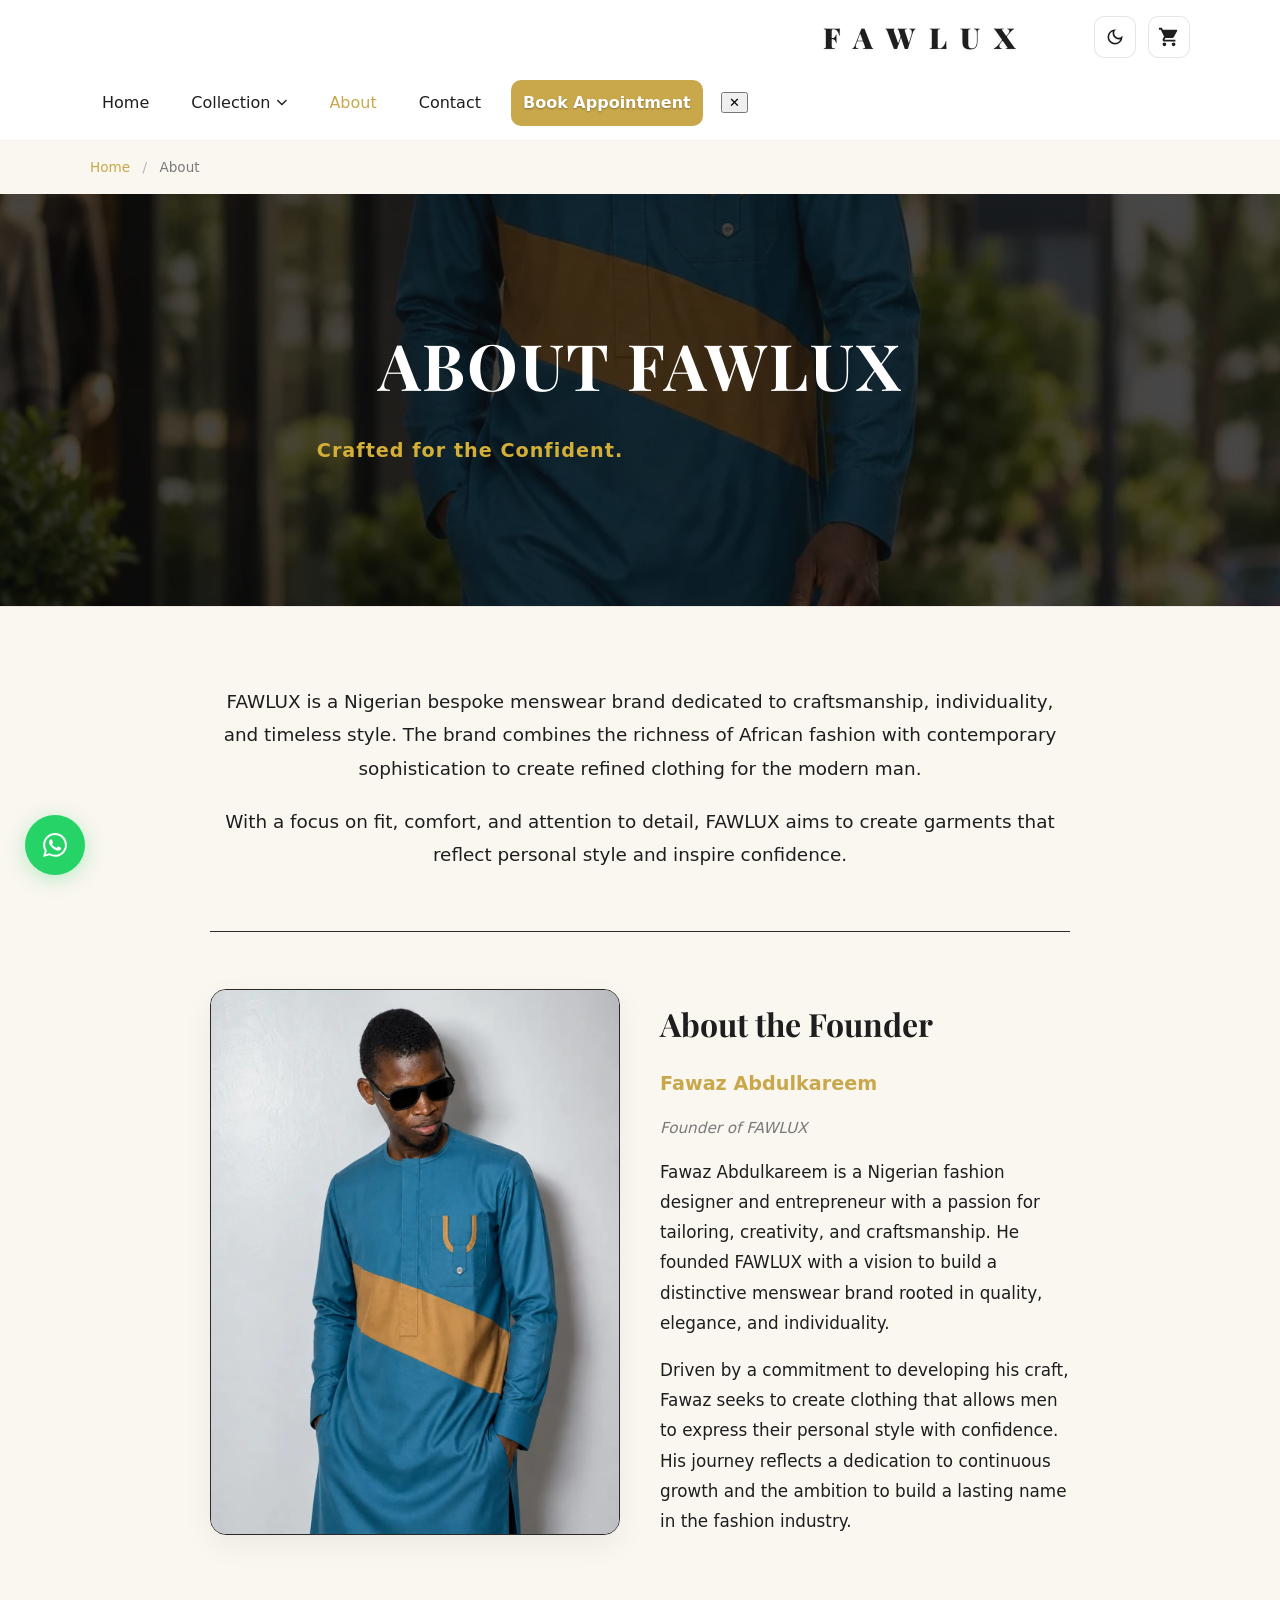
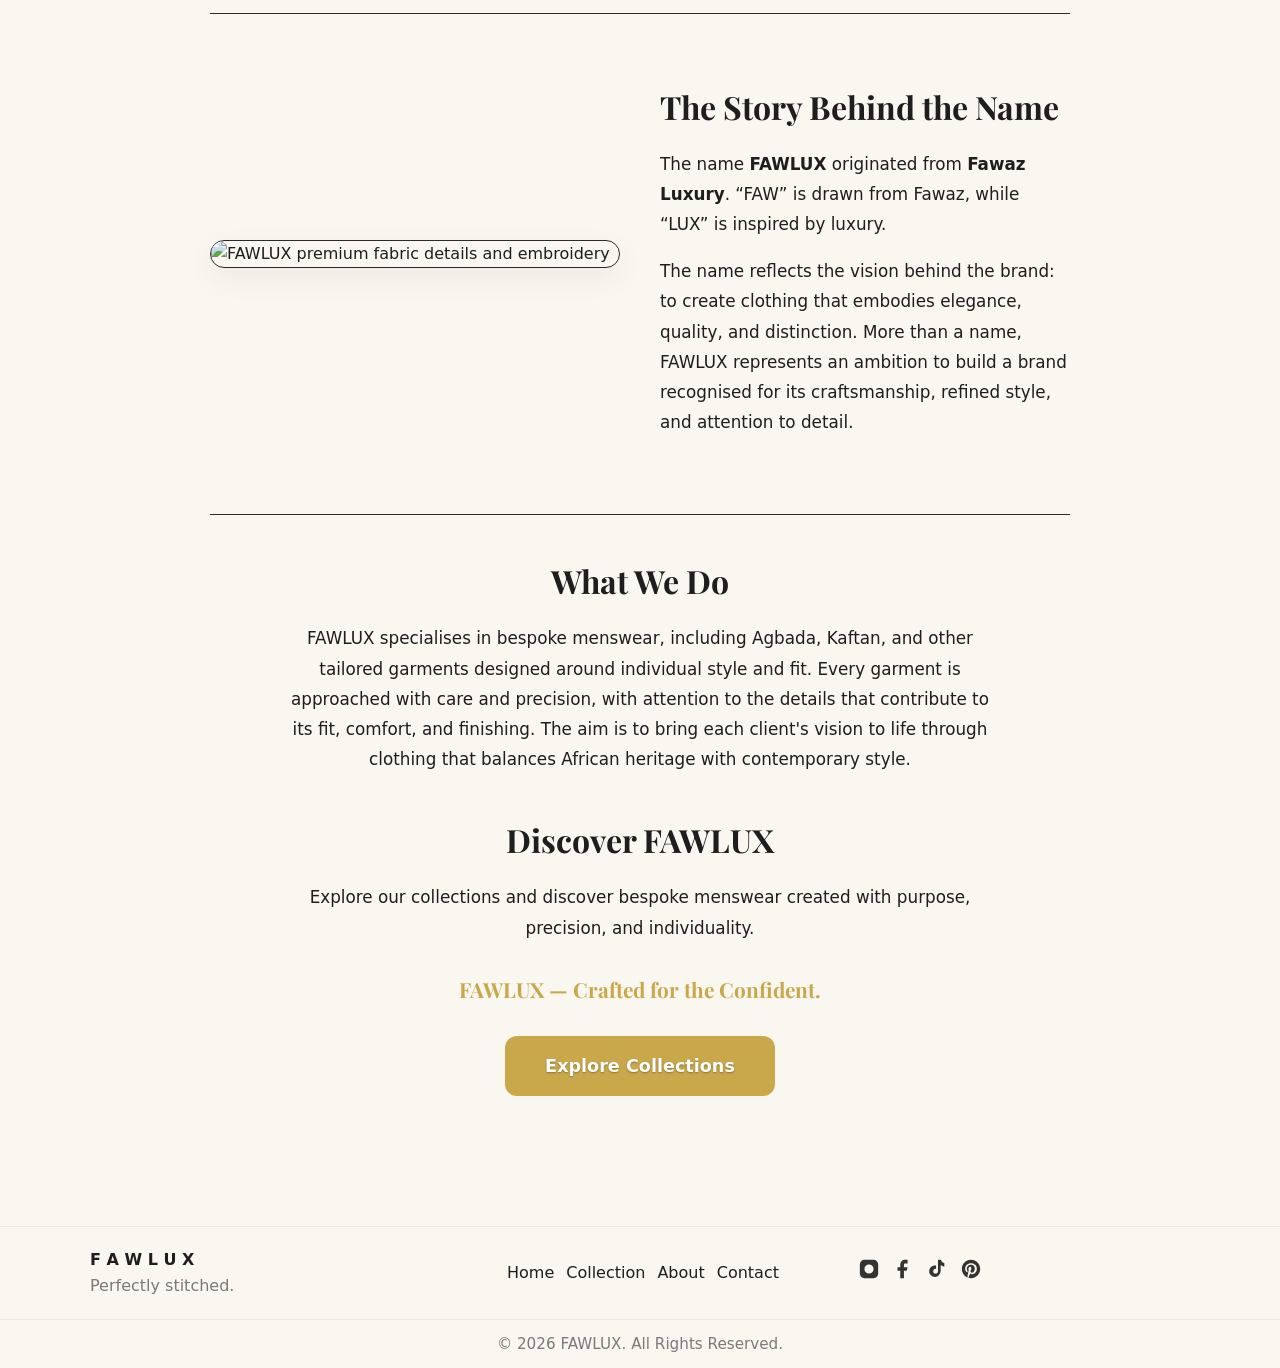
==== commit 09ae3d60: "Upload files via ZiptoGit" ====
--- a/about.html
+++ b/about.html
@@ -17,6 +17,9 @@
   
   <!-- Google Fonts -->
   <link href="https://fonts.googleapis.com/css2?family=Playfair+Display:wght@700&display=swap" rel="stylesheet">
+
+  <!-- ✅ ADDED SCRIPT.JS HERE -->
+  <script defer src="script.js"></script>
 
   <!-- Universal Social Media Tags -->
   <meta property="og:type" content="website">
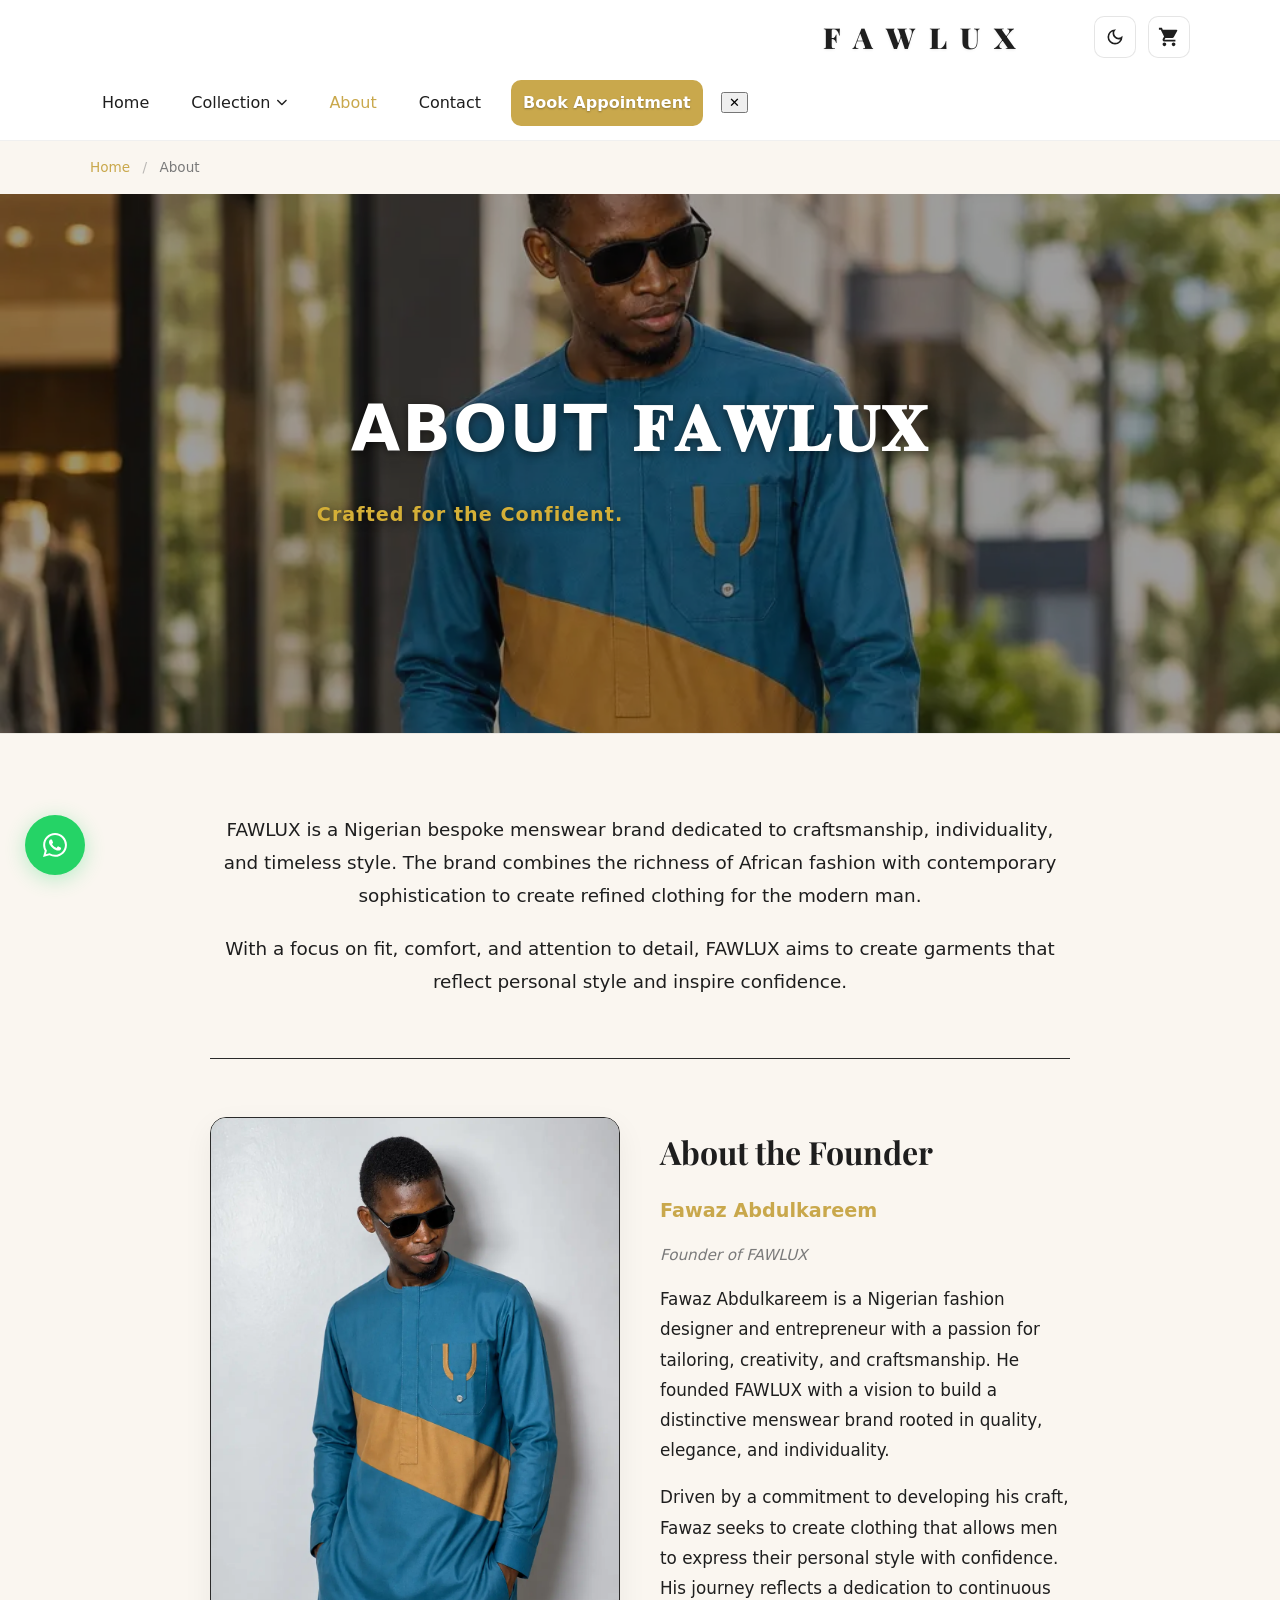
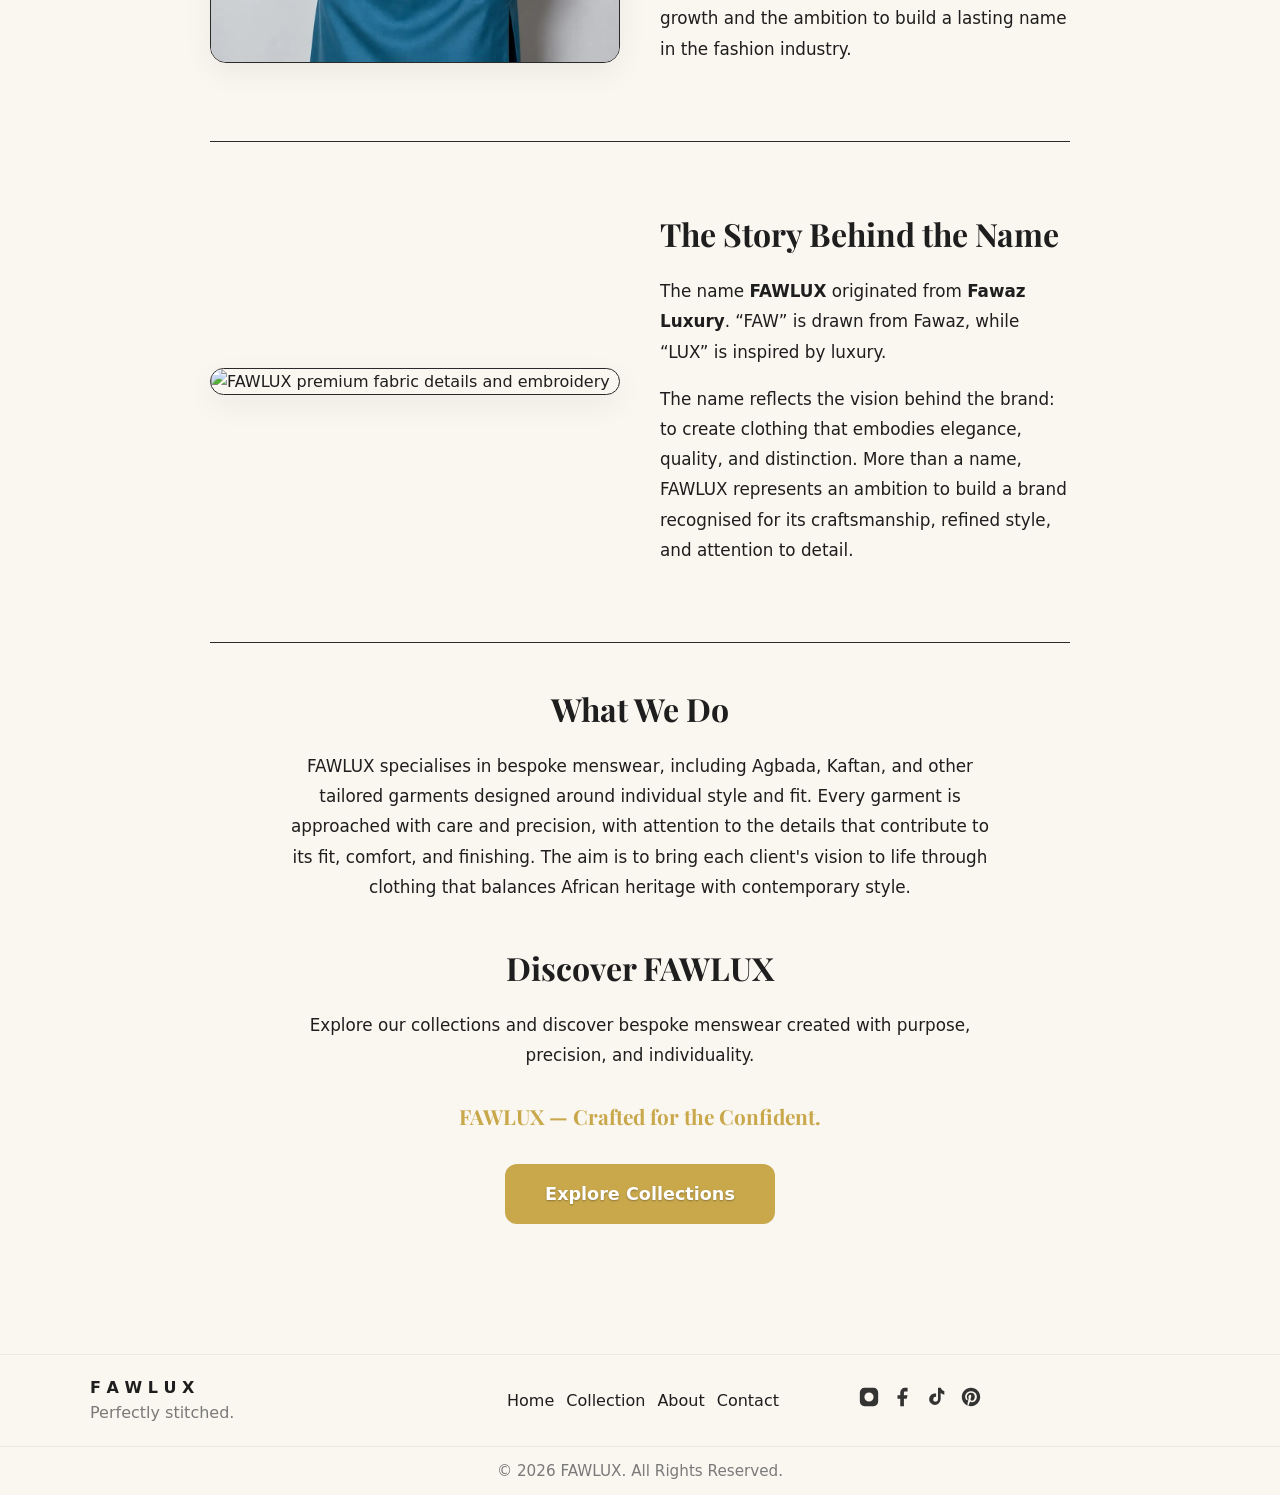
==== commit 5da40d40: "Upload files via ZiptoGit" ====
--- a/about.html
+++ b/about.html
@@ -131,18 +131,20 @@
 </div>
 
 <!-- ===== HERO SECTION ===== -->
-<section class="page-hero fade-in" style="position: relative; padding: 120px 0; text-align: center; overflow: hidden;">
+<section class="page-hero fade-in" style="position: relative; padding: 0; height: 60vh; min-height: 500px; text-align: center; overflow: hidden; display: flex; align-items: center; justify-content: center;">
   
   <!-- The actual image tag with Alt Text -->
-  <img src="images/hero.webp" alt="Fawaz Abdulkareem, founder of FAWLUX, bespoke tailoring in Lagos" style="position: absolute; top: 0; left: 0; width: 100%; height: 100%; object-fit: cover; z-index: -1;">
-  
-  <!-- Dark overlay for readability -->
-  <div style="position: absolute; top: 0; left: 0; right: 0; bottom: 0; background: rgba(10,10,10,0.75); z-index: 1;"></div>
-  
-  <div class="container" style="position: relative; z-index: 2;">
-    <h1 style="font-family: 'Playfair Display', serif; font-size: clamp(2.5rem, 6vw, 4rem); color: #ffffff; margin-bottom: 16px; letter-spacing: 2px;">ABOUT FAWLUX</h1>
-    <p class="lead" style="font-size: 1.2rem; color: #d4af37; font-weight: 600; letter-spacing: 1px;">Crafted for the Confident.</p>
-  </div>
+  <img src="images/hero.webp" alt="Fawaz Abdulkareem, founder of FAWLUX, bespoke tailoring in Lagos" style="position: absolute; top: 0; left: 0; width: 100%; height: 100%; object-fit: cover; object-position: center 20%; z-index: -1;">
+  
+  <!-- Lighter Dark Overlay (40% instead of 75%) -->
+  <div style="position: absolute; top: 0; left: 0; right: 0; bottom: 0; background: rgba(10,10,10,0.40); z-index: 1;"></div>
+  
+  <!-- Text Content -->
+<div class="container" style="position: relative; z-index: 2;">
+    <!-- Notice the fancy bold text here 👇 -->
+    <h1 style="font-family: system-ui, sans-serif; font-size: clamp(2.5rem, 6vw, 4rem); color: #ffffff; margin-bottom: 16px; letter-spacing: 2px; text-shadow: 0 2px 10px rgba(0,0,0,0.5);">ABOUT 𝐅𝐀𝐖𝐋𝐔𝐗</h1>
+    <p class="lead" style="font-size: 1.2rem; color: #d4af37; font-weight: 600; letter-spacing: 1px; text-shadow: 0 2px 8px rgba(0,0,0,0.5);">Crafted for the Confident.</p>
+</div>
 </section>
 
 <!-- ===== MAIN CONTENT ===== -->
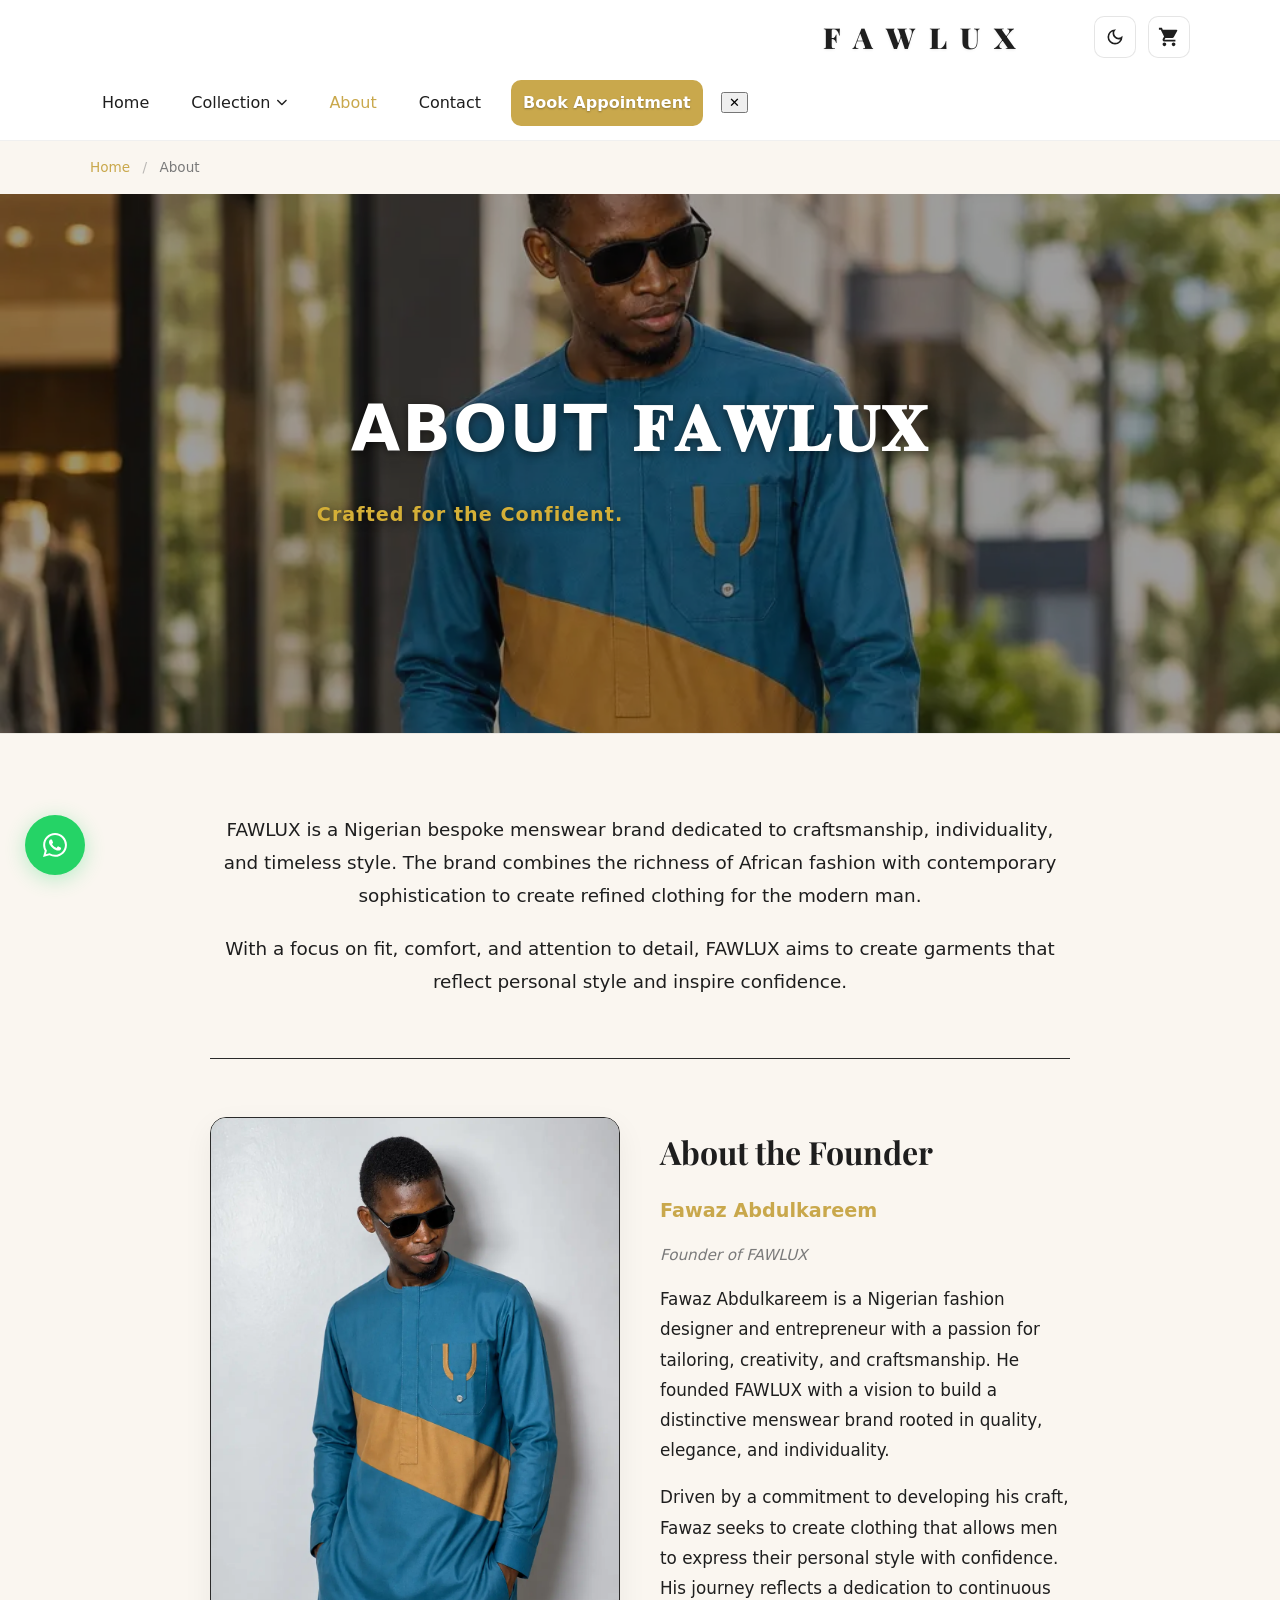
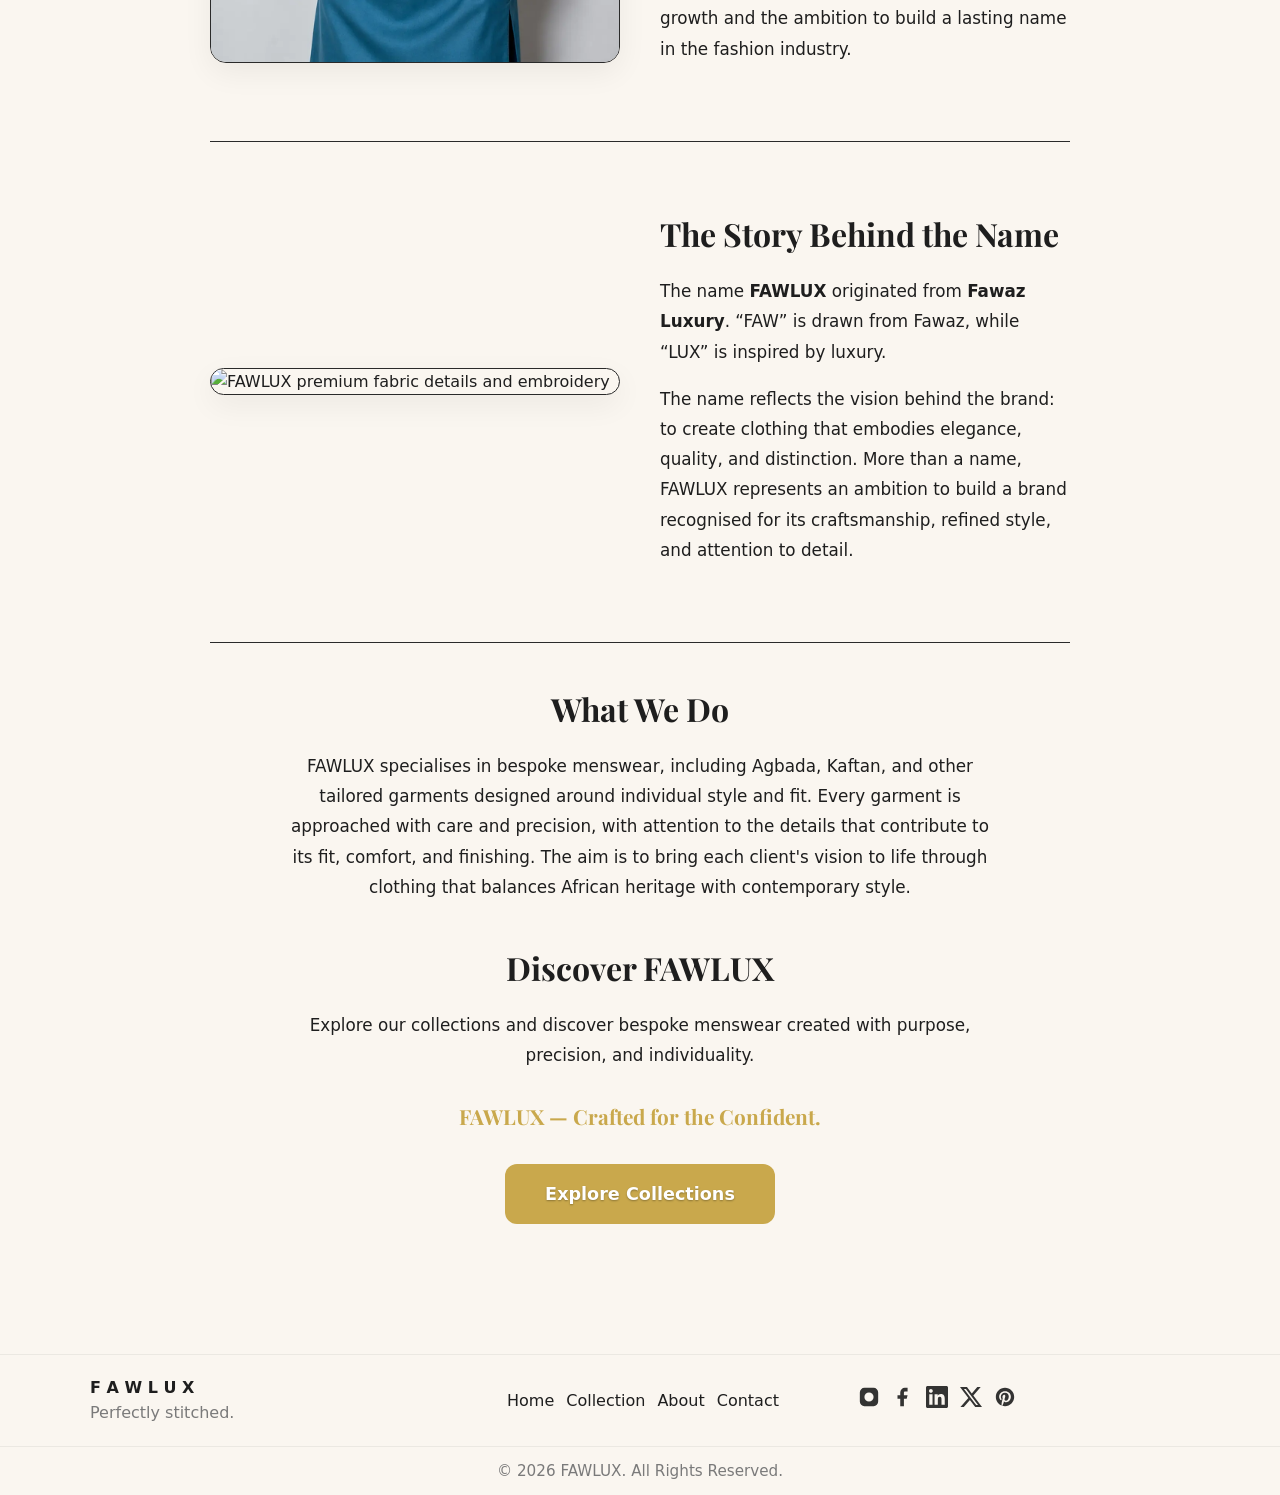
==== commit ce5b3427: "Upload files via ZiptoGit" ====
--- a/about.html
+++ b/about.html
@@ -235,11 +235,27 @@
       <a href="about.html">About</a>
       <a href="contact.html">Contact</a>
     </div>
-    <div class="foot-social">
-      <a aria-label="Instagram" href="https://www.instagram.com/fawlux_?igsh=eGF3cjN1aHZkcTZj&utm_source=qr" target="_blank" rel="noopener"><svg viewBox="0 0 24 24" class="icon"><path d="M7 2h10a5 5 0 015 5v10a5 5 0 01-5 5H7a5 5 0 01-5-5V7a5 5 0 015-5zm5 5a5 5 0 100 10 5 5 0 000-10zm6.5-.25a1.25 1.25 0 11-2.5 0 1.25 1.25 0 012.5 0z"/></svg></a>
-      <a aria-label="Facebook" href="https://www.facebook.com/share/17jm9NaSHL/?mibextid=wwXIfr" target="_blank" rel="noopener"><svg viewBox="0 0 24 24" class="icon"><path d="M13 22v-8h3l1-4h-4V7a1 1 0 011-1h3V2h-3a5 5 0 00-5 5v3H6v4h3v8h4z"/></svg></a>
-      <a aria-label="TikTok" href="https://www.tiktok.com/@fawlux" target="_blank" rel="noopener"><svg viewBox="0 0 24 24" class="icon"><path d="M21 9.5a7.5 7.5 0 01-5-1.8v6.6a6.3 6.3 0 11-5-6.1v3.7a2.6 2.6 0 102.1 2.6V2h2.9a5.7 5.7 0 004 3.8V9.5z"/></svg></a>
-      <a aria-label="Pinterest" href="https://pin.it/5FnKtXEIc" target="_blank" rel="noopener"><svg viewBox="0 0 24 24" class="icon"><path d="M12 2C6.477 2 2 6.477 2 12c0 4.237 2.636 7.855 6.356 9.312-.087-.791-.167-2.005.035-2.868.182-.78 1.172-4.971 1.172-4.971s-.299-.599-.299-1.483c0-1.388.805-2.425 1.808-2.425.853 0 1.264.64 1.264 1.408 0 .858-.546 2.14-.828 3.329-.236.996.5 1.807 1.48 1.807 1.778 0 3.144-1.874 3.144-4.579 0-2.394-1.72-4.068-4.177-4.068-2.845 0-4.515 2.134-4.515 4.34 0 .859.331 1.781.745 2.281a.3.3 0 01.069.286l-.278 1.131c-.043.183-.145.222-.334.134-1.249-.581-2.03-2.407-2.03-3.874 0-3.154 2.292-6.052 6.608-6.052 3.469 0 6.165 2.472 6.165 5.776 0 3.447-2.173 6.22-5.19 6.22-1.013 0-1.966-.527-2.292-1.148 0 0-.502 1.91-.624 2.378-.226.868-.835 1.958-1.244 2.623.935.287 1.934.444 2.976.444 5.523 0 10-4.477 10-10S17.523 2 12 2z"/></svg></a>
+<div class="foot-social">
+      <a aria-label="Instagram" href="https://www.instagram.com/fawlux_?igsh=eGF3cjN1aHZkcTZj&utm_source=qr" target="_blank" rel="noopener">
+        <svg viewBox="0 0 24 24" class="icon"><path d="M7 2h10a5 5 0 015 5v10a5 5 0 01-5 5H7a5 5 0 01-5-5V7a5 5 0 015-5zm5 5a5 5 0 100 10 5 5 0 000-10zm6.5-.25a1.25 1.25 0 11-2.5 0 1.25 1.25 0 012.5 0z"/></svg>
+      </a>
+      <a aria-label="Facebook" href="https://www.facebook.com/share/17jm9NaSHL/?mibextid=wwXIfr" target="_blank" rel="noopener">
+        <svg viewBox="0 0 24 24" class="icon"><path d="M13 22v-8h3l1-4h-4V7a1 1 0 011-1h3V2h-3a5 5 0 00-5 5v3H6v4h3v8h4z"/></svg>
+      </a>
+      
+      <!-- LinkedIn -->
+      <a aria-label="LinkedIn" href="https://www.linkedin.com/in/fawazabdulkareem" target="_blank" rel="noopener">
+        <svg viewBox="0 0 24 24" class="icon"><path d="M20.447 20.452h-3.554v-5.569c0-1.328-.027-3.037-1.852-3.037-1.853 0-2.136 1.445-2.136 2.939v5.667H9.351V9h3.414v1.561h.046c.477-.9 1.637-1.85 3.37-1.85 3.601 0 4.267 2.37 4.267 5.455v6.286zM5.337 7.433c-1.144 0-2.063-.926-2.063-2.065 0-1.138.92-2.063 2.063-2.063 1.14 0 2.064.925 2.064 2.063 0 1.139-.925 2.065-2.064 2.065zm1.782 13.019H3.555V9h3.564v11.452zM22.225 0H1.771C.792 0 0 .774 0 1.729v20.542C0 23.227.792 24 1.771 24h20.451C23.2 24 24 23.227 24 22.271V1.729C24 .774 23.2 0 22.222 0h.003z"/></svg>
+      </a>
+
+      <!-- Twitter (X) -->
+      <a aria-label="Twitter" href="https://x.com/fawlux" target="_blank" rel="noopener">
+        <svg viewBox="0 0 24 24" class="icon"><path d="M18.901 1.153h3.68l-8.04 9.19L24 22.846h-7.406l-5.8-7.584-6.638 7.584H.474l8.6-9.83L0 1.154h7.594l5.243 6.932ZM17.61 20.644h2.039L6.486 3.24H4.298Z"/></svg>
+      </a>
+
+      <a aria-label="Pinterest" href="https://pin.it/5FnKtXEIc" target="_blank" rel="noopener">
+        <svg viewBox="0 0 24 24" class="icon"><path d="M12 2C6.477 2 2 6.477 2 12c0 4.237 2.636 7.855 6.356 9.312-.087-.791-.167-2.005.035-2.868.182-.78 1.172-4.971 1.172-4.971s-.299-.599-.299-1.483c0-1.388.805-2.425 1.808-2.425.853 0 1.264.64 1.264 1.408 0 .858-.546 2.14-.828 3.329-.236.996.5 1.807 1.48 1.807 1.778 0 3.144-1.874 3.144-4.579 0-2.394-1.72-4.068-4.177-4.068-2.845 0-4.515 2.134-4.515 4.34 0 .859.331 1.781.745 2.281a.3.3 0 01.069.286l-.278 1.131c-.043.183-.145.222-.334.134-1.249-.581-2.03-2.407-2.03-3.874 0-3.154 2.292-6.052 6.608-6.052 3.469 0 6.165 2.472 6.165 5.776 0 3.447-2.173 6.22-5.19 6.22-1.013 0-1.966-.527-2.292-1.148 0 0-.502 1.91-.624 2.378-.226.868-.835 1.958-1.244 2.623.935.287 1.934.444 2.976.444 5.523 0 10-4.477 10-10S17.523 2 12 2z"/></svg>
+      </a>
     </div>
   </div>
   <div class="copyright">
